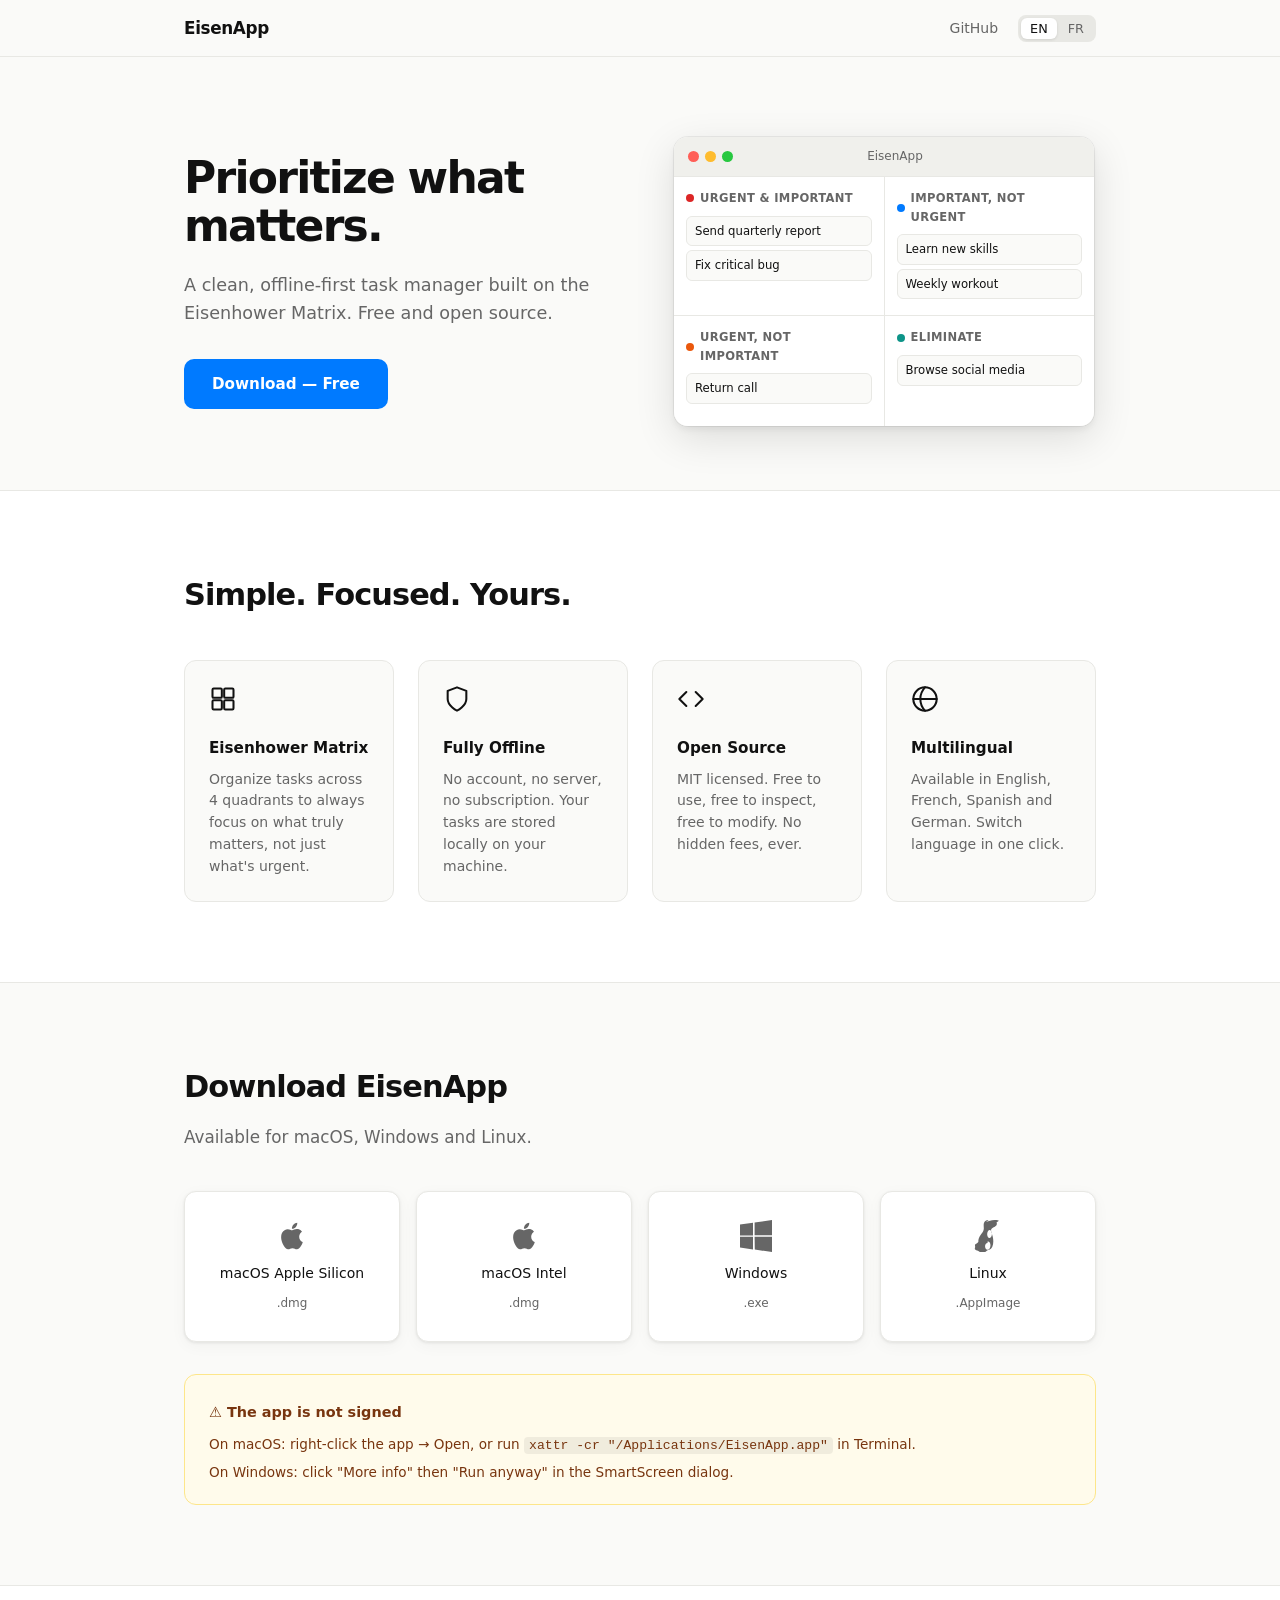
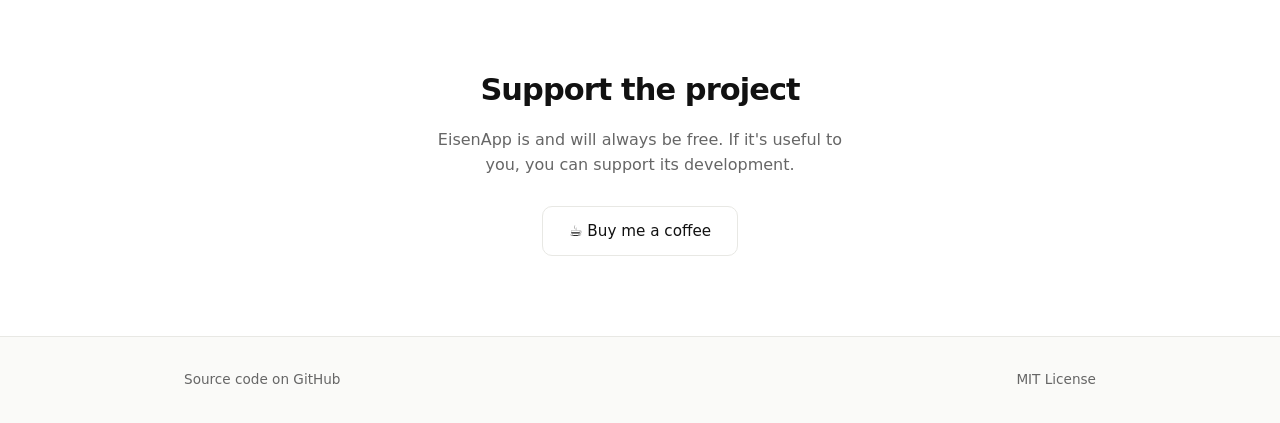
==== index.html @ 50ab6a6d "Push webite" ====
<!DOCTYPE html>
<html lang="en">
<head>
  <meta charset="UTF-8" />
  <meta name="viewport" content="width=device-width, initial-scale=1.0" />
  <meta name="description" content="EisenApp — A clean, offline-first task manager built on the Eisenhower Matrix. Free and open source." />
  <title>EisenApp — Eisenhower Matrix Task Manager</title>
  <link rel="stylesheet" href="styles.css" />
</head>
<body>

  <!-- Nav -->
  <nav>
    <div class="nav-inner">
      <span class="nav-logo">EisenApp</span>
      <div class="nav-right">
        <a href="https://github.com/victorprouff/eisenapp" class="nav-link" data-i18n="nav.github" target="_blank" rel="noopener">GitHub</a>
        <div class="lang-switcher">
          <button class="lang-btn" data-lang="en">EN</button>
          <button class="lang-btn" data-lang="fr">FR</button>
        </div>
      </div>
    </div>
  </nav>

  <!-- Hero -->
  <section class="hero">
    <div class="container">
      <div class="hero-text">
        <h1 data-i18n="hero.title">Prioritize what matters.</h1>
        <p class="lead" data-i18n="hero.subtitle">A clean, offline-first task manager built on the Eisenhower Matrix. Free and open source.</p>
        <a href="https://github.com/victorprouff/eisenapp/releases/latest" class="btn-primary" data-i18n="hero.cta" target="_blank" rel="noopener">Download — Free</a>
      </div>

      <!-- App mockup -->
      <div class="app-mockup">
        <div class="window">
          <div class="window-bar">
            <span class="dot red"></span>
            <span class="dot yellow"></span>
            <span class="dot green"></span>
            <span class="window-title">EisenApp</span>
          </div>
          <div class="quadrants">
            <div class="quadrant">
              <div class="q-header">
                <span class="q-dot" style="background:#dc2626"></span>
                <span data-i18n="mockup.q1">Urgent &amp; Important</span>
              </div>
              <div class="q-task" data-i18n="mockup.t1a">Send quarterly report</div>
              <div class="q-task" data-i18n="mockup.t1b">Fix critical bug</div>
            </div>
            <div class="quadrant">
              <div class="q-header">
                <span class="q-dot" style="background:#007aff"></span>
                <span data-i18n="mockup.q2">Important, Not Urgent</span>
              </div>
              <div class="q-task" data-i18n="mockup.t2a">Learn new skills</div>
              <div class="q-task" data-i18n="mockup.t2b">Weekly workout</div>
            </div>
            <div class="quadrant">
              <div class="q-header">
                <span class="q-dot" style="background:#ea580c"></span>
                <span data-i18n="mockup.q3">Urgent, Not Important</span>
              </div>
              <div class="q-task" data-i18n="mockup.t3a">Return call</div>
            </div>
            <div class="quadrant">
              <div class="q-header">
                <span class="q-dot" style="background:#0d9488"></span>
                <span data-i18n="mockup.q4">Eliminate</span>
              </div>
              <div class="q-task" data-i18n="mockup.t4a">Browse social media</div>
            </div>
          </div>
        </div>
      </div>
    </div>
  </section>

  <!-- Features -->
  <section class="features">
    <div class="container">
      <h2 data-i18n="features.title">Simple. Focused. Yours.</h2>
      <div class="features-grid">
        <div class="feature-card">
          <div class="feature-icon">
            <svg width="28" height="28" viewBox="0 0 24 24" fill="none" stroke="currentColor" stroke-width="1.75" stroke-linecap="round" stroke-linejoin="round">
              <rect x="3" y="3" width="8" height="8" rx="1"/><rect x="13" y="3" width="8" height="8" rx="1"/>
              <rect x="3" y="13" width="8" height="8" rx="1"/><rect x="13" y="13" width="8" height="8" rx="1"/>
            </svg>
          </div>
          <h3 data-i18n="features.matrix.title">Eisenhower Matrix</h3>
          <p data-i18n="features.matrix.desc">Organize tasks across 4 quadrants to always focus on what truly matters, not just what's urgent.</p>
        </div>
        <div class="feature-card">
          <div class="feature-icon">
            <svg width="28" height="28" viewBox="0 0 24 24" fill="none" stroke="currentColor" stroke-width="1.75" stroke-linecap="round" stroke-linejoin="round">
              <path d="M12 22s8-4 8-10V5l-8-3-8 3v7c0 6 8 10 8 10z"/>
            </svg>
          </div>
          <h3 data-i18n="features.offline.title">Fully Offline</h3>
          <p data-i18n="features.offline.desc">No account, no server, no subscription. Your tasks are stored locally on your machine.</p>
        </div>
        <div class="feature-card">
          <div class="feature-icon">
            <svg width="28" height="28" viewBox="0 0 24 24" fill="none" stroke="currentColor" stroke-width="1.75" stroke-linecap="round" stroke-linejoin="round">
              <polyline points="16 18 22 12 16 6"/><polyline points="8 6 2 12 8 18"/>
            </svg>
          </div>
          <h3 data-i18n="features.open.title">Open Source</h3>
          <p data-i18n="features.open.desc">MIT licensed. Free to use, free to inspect, free to modify. No hidden fees, ever.</p>
        </div>
        <div class="feature-card">
          <div class="feature-icon">
            <svg width="28" height="28" viewBox="0 0 24 24" fill="none" stroke="currentColor" stroke-width="1.75" stroke-linecap="round" stroke-linejoin="round">
              <circle cx="12" cy="12" r="10"/><path d="M12 2a14.5 14.5 0 000 20M2 12h20"/>
            </svg>
          </div>
          <h3 data-i18n="features.multilang.title">Multilingual</h3>
          <p data-i18n="features.multilang.desc">Available in English, French, Spanish and German. Switch language in one click.</p>
        </div>
      </div>
    </div>
  </section>

  <!-- Download -->
  <section class="download" id="download">
    <div class="container">
      <h2 data-i18n="download.title">Download EisenApp</h2>
      <p class="section-lead" data-i18n="download.subtitle">Available for macOS, Windows and Linux.</p>
      <div class="platform-grid">

        <!-- macOS Apple Silicon -->
        <a href="https://github.com/victorprouff/eisenapp/releases/latest" class="platform-card" target="_blank" rel="noopener">
          <svg viewBox="0 0 24 24" fill="currentColor" xmlns="http://www.w3.org/2000/svg">
            <path d="M18.71 19.5c-.83 1.24-1.71 2.45-3.05 2.47-1.34.03-1.77-.79-3.29-.79-1.53 0-2 .77-3.27.82-1.31.05-2.3-1.32-3.14-2.53C4.25 17 2.94 12.45 4.7 9.39c.87-1.52 2.43-2.48 4.12-2.51 1.28-.02 2.5.87 3.29.87.78 0 2.26-1.07 3.8-.91.65.03 2.47.26 3.64 1.98-.09.06-2.17 1.28-2.15 3.81.03 3.02 2.65 4.03 2.68 4.04-.03.07-.42 1.44-1.38 2.83M13 3.5c.73-.83 1.94-1.46 2.94-1.5.13 1.17-.34 2.35-1.04 3.19-.69.85-1.83 1.51-2.95 1.42-.15-1.15.41-2.35 1.05-3.11z"/>
          </svg>
          <span data-i18n="download.macos_arm">macOS Apple Silicon</span>
          <span class="platform-sub" data-i18n="download.dmg">.dmg</span>
        </a>

        <!-- macOS Intel -->
        <a href="https://github.com/victorprouff/eisenapp/releases/latest" class="platform-card" target="_blank" rel="noopener">
          <svg viewBox="0 0 24 24" fill="currentColor" xmlns="http://www.w3.org/2000/svg">
            <path d="M18.71 19.5c-.83 1.24-1.71 2.45-3.05 2.47-1.34.03-1.77-.79-3.29-.79-1.53 0-2 .77-3.27.82-1.31.05-2.3-1.32-3.14-2.53C4.25 17 2.94 12.45 4.7 9.39c.87-1.52 2.43-2.48 4.12-2.51 1.28-.02 2.5.87 3.29.87.78 0 2.26-1.07 3.8-.91.65.03 2.47.26 3.64 1.98-.09.06-2.17 1.28-2.15 3.81.03 3.02 2.65 4.03 2.68 4.04-.03.07-.42 1.44-1.38 2.83M13 3.5c.73-.83 1.94-1.46 2.94-1.5.13 1.17-.34 2.35-1.04 3.19-.69.85-1.83 1.51-2.95 1.42-.15-1.15.41-2.35 1.05-3.11z"/>
          </svg>
          <span data-i18n="download.macos_intel">macOS Intel</span>
          <span class="platform-sub" data-i18n="download.dmg">.dmg</span>
        </a>

        <!-- Windows -->
        <a href="https://github.com/victorprouff/eisenapp/releases/latest" class="platform-card" target="_blank" rel="noopener">
          <svg viewBox="0 0 24 24" fill="currentColor" xmlns="http://www.w3.org/2000/svg">
            <path d="M0 3.449L9.75 2.1v9.451H0m10.949-9.602L24 0v11.4H10.949M0 12.6h9.75v9.451L0 20.699M10.949 12.6H24V24l-12.9-1.801"/>
          </svg>
          <span data-i18n="download.windows">Windows</span>
          <span class="platform-sub" data-i18n="download.exe">.exe</span>
        </a>

        <!-- Linux -->
        <a href="https://github.com/victorprouff/eisenapp/releases/latest" class="platform-card" target="_blank" rel="noopener">
          <svg viewBox="0 0 24 24" fill="currentColor" xmlns="http://www.w3.org/2000/svg">
            <path d="M12.504 0c-.155 0-.315.008-.48.021-4.226.333-3.105 4.807-3.17 6.298-.076 1.092-.3 1.953-1.05 3.02-.885 1.051-2.127 2.75-2.716 4.521-.278.832-.41 1.684-.287 2.489a.424.424 0 00-.11.135c-.26.268-.45.6-.663.839-.199.199-.485.267-.797.4-.313.136-.658.269-.864.68-.09.189-.136.394-.132.602 0 .199.027.4.055.536.058.399.116.728.04.97-.249.68-.28 1.145-.106 1.484.174.334.535.47.94.601.81.2 1.74.4 2.494 1.2.33.342.5.717.787 1.001.29.283.668.434 1.07.442.41.009.803-.127 1.18-.354.79-.454 1.46-1.048 2.18-1.63.43-.35 1.03-.7 1.95-.97 1.08-.33 1.89-1.22 2.4-2.28.51-1.06.75-2.35.75-3.79.01-1.21-.13-2.5-.4-3.64-.28-1.16-.69-2.24-.97-3.14-.29-.9-.42-1.73-.16-2.41.27-.68.94-1.22 1.83-1.61 1.28-.57 1.97-1.2 2.23-1.87.26-.67.1-1.35-.06-1.88C21.62.4 19.58 0 17.15 0c-1.36 0-2.85.27-4.33.77-.87.29-1.6.61-2.31.69zm.65 7.53c.49 0 1 .35 1.34 1 .33.63.48 1.43.42 2.28-.06.85-.29 1.55-.65 2.03-.36.49-.77.72-1.11.72-.49 0-1-.35-1.34-1-.33-.63-.48-1.43-.42-2.28.06-.85.29-1.55.65-2.03.36-.49.77-.72 1.11-.72zm-1.49 8.64c.96 0 1.5.43 1.81 1.07.32.64.4 1.51.33 2.33-.07.82-.31 1.56-.7 2.06-.39.5-.88.73-1.45.71-.54-.02-1.02-.3-1.35-.78-.33-.48-.5-1.14-.5-1.81 0-.67.17-1.33.5-1.81.32-.48.8-.76 1.36-.77z"/>
          </svg>
          <span data-i18n="download.linux">Linux</span>
          <span class="platform-sub" data-i18n="download.appimage">.AppImage</span>
        </a>
      </div>

      <!-- Unsigned warning -->
      <div class="unsigned-note">
        <p>⚠ <span data-i18n="download.unsigned_title">The app is not signed</span></p>
        <p data-i18n="download.unsigned_macos">On macOS: right-click the app → Open, or run <code>xattr -cr "/Applications/EisenApp.app"</code> in Terminal.</p>
        <p data-i18n="download.unsigned_windows">On Windows: click "More info" then "Run anyway" in the SmartScreen dialog.</p>
      </div>
    </div>
  </section>

  <!-- Support -->
  <section class="support">
    <div class="container">
      <h2 data-i18n="support.title">Support the project</h2>
      <p data-i18n="support.desc">EisenApp is and will always be free. If it's useful to you, you can support its development.</p>
      <!-- Replace # with your Ko-fi or Buy Me a Coffee link -->
      <a href="#" class="btn-secondary">☕ <span data-i18n="support.btn">Buy me a coffee</span></a>
    </div>
  </section>

  <!-- Footer -->
  <footer>
    <div class="container">
      <a href="https://github.com/victorprouff/eisenapp" target="_blank" rel="noopener" data-i18n="footer.source">Source code on GitHub</a>
      <span data-i18n="footer.license">MIT License</span>
    </div>
  </footer>

  <script src="i18n.js"></script>
</body>
</html>
---- styles.css ----
*, *::before, *::after { box-sizing: border-box; margin: 0; padding: 0; }

:root {
  --bg: #fafaf8;
  --bg-card: #ffffff;
  --text: #111111;
  --text-muted: #666666;
  --accent: #007aff;
  --accent-hover: #0066d6;
  --border: #e8e8e4;
  --radius: 12px;
  --shadow: 0 1px 3px rgba(0,0,0,0.08), 0 4px 16px rgba(0,0,0,0.04);
}

html { scroll-behavior: smooth; }

body {
  font-family: -apple-system, BlinkMacSystemFont, "Segoe UI", system-ui, sans-serif;
  background: var(--bg);
  color: var(--text);
  line-height: 1.6;
  font-size: 16px;
}

.container {
  max-width: 960px;
  margin: 0 auto;
  padding: 0 24px;
}

/* ── Nav ── */
nav {
  position: sticky;
  top: 0;
  background: rgba(250,250,248,0.9);
  backdrop-filter: blur(12px);
  -webkit-backdrop-filter: blur(12px);
  border-bottom: 1px solid var(--border);
  z-index: 100;
}

.nav-inner {
  max-width: 960px;
  margin: 0 auto;
  padding: 0 24px;
  height: 56px;
  display: flex;
  align-items: center;
  justify-content: space-between;
}

.nav-logo {
  font-size: 1.05rem;
  font-weight: 700;
  letter-spacing: -0.02em;
  color: var(--text);
}

.nav-right {
  display: flex;
  align-items: center;
  gap: 20px;
}

.nav-link {
  font-size: 0.875rem;
  color: var(--text-muted);
  text-decoration: none;
  transition: color 0.15s;
}
.nav-link:hover { color: var(--text); }

.lang-switcher {
  display: flex;
  align-items: center;
  gap: 2px;
  background: var(--border);
  border-radius: 8px;
  padding: 3px;
}

.lang-btn {
  background: none;
  border: none;
  cursor: pointer;
  font-size: 0.8rem;
  font-weight: 500;
  color: var(--text-muted);
  padding: 3px 9px;
  border-radius: 6px;
  transition: all 0.15s;
  font-family: inherit;
}
.lang-btn:hover { color: var(--text); }
.lang-btn.active {
  background: var(--bg-card);
  color: var(--text);
  box-shadow: 0 1px 3px rgba(0,0,0,0.1);
}

/* ── Buttons ── */
.btn-primary {
  display: inline-block;
  background: var(--accent);
  color: #fff;
  text-decoration: none;
  padding: 13px 28px;
  border-radius: 10px;
  font-size: 0.95rem;
  font-weight: 600;
  transition: background 0.15s, transform 0.1s;
}
.btn-primary:hover { background: var(--accent-hover); transform: translateY(-1px); }
.btn-primary:active { transform: translateY(0); }

.btn-secondary {
  display: inline-block;
  background: var(--bg-card);
  color: var(--text);
  text-decoration: none;
  padding: 12px 26px;
  border-radius: 10px;
  font-size: 0.95rem;
  font-weight: 500;
  border: 1px solid var(--border);
  transition: border-color 0.15s, transform 0.1s, box-shadow 0.15s;
}
.btn-secondary:hover {
  border-color: #bbb;
  box-shadow: 0 2px 8px rgba(0,0,0,0.08);
  transform: translateY(-1px);
}

/* ── Hero ── */
.hero {
  padding: 80px 0 64px;
}

.hero .container {
  display: grid;
  grid-template-columns: 1fr 1fr;
  gap: 64px;
  align-items: center;
}

.hero-text h1 {
  font-size: 2.75rem;
  font-weight: 800;
  letter-spacing: -0.04em;
  line-height: 1.1;
  margin-bottom: 20px;
}

.hero-text .lead {
  font-size: 1.1rem;
  color: var(--text-muted);
  line-height: 1.6;
  margin-bottom: 32px;
}

/* ── App Mockup ── */
.app-mockup {
  display: flex;
  justify-content: center;
}

.window {
  background: var(--bg-card);
  border-radius: 14px;
  box-shadow: 0 4px 6px rgba(0,0,0,0.05), 0 12px 40px rgba(0,0,0,0.12), 0 0 0 1px rgba(0,0,0,0.06);
  width: 100%;
  max-width: 420px;
  overflow: hidden;
  font-size: 0.78rem;
}

.window-bar {
  display: flex;
  align-items: center;
  padding: 10px 14px;
  background: #f0f0ec;
  border-bottom: 1px solid var(--border);
  gap: 6px;
}

.window-bar .dot {
  width: 11px;
  height: 11px;
  border-radius: 50%;
}
.dot.red    { background: #ff5f57; }
.dot.yellow { background: #febc2e; }
.dot.green  { background: #28c840; }

.window-title {
  flex: 1;
  text-align: center;
  font-size: 0.75rem;
  font-weight: 500;
  color: var(--text-muted);
  margin-right: 29px; /* compensate for dots */
}

.quadrants {
  display: grid;
  grid-template-columns: 1fr 1fr;
  gap: 1px;
  background: var(--border);
}

.quadrant {
  background: var(--bg-card);
  padding: 12px;
  min-height: 110px;
}

.q-header {
  display: flex;
  align-items: center;
  gap: 6px;
  font-weight: 600;
  font-size: 0.72rem;
  color: var(--text-muted);
  margin-bottom: 8px;
  text-transform: uppercase;
  letter-spacing: 0.03em;
}

.q-dot {
  width: 8px;
  height: 8px;
  border-radius: 50%;
  flex-shrink: 0;
}

.q-task {
  display: flex;
  align-items: center;
  gap: 6px;
  padding: 5px 8px;
  border-radius: 6px;
  margin-bottom: 4px;
  font-size: 0.73rem;
  color: var(--text);
  background: var(--bg);
  border: 1px solid var(--border);
}

/* ── Features ── */
.features {
  padding: 80px 0;
  background: var(--bg-card);
  border-top: 1px solid var(--border);
  border-bottom: 1px solid var(--border);
}

.features h2,
.download h2,
.support h2 {
  font-size: 1.9rem;
  font-weight: 700;
  letter-spacing: -0.03em;
  margin-bottom: 12px;
}

.section-lead {
  color: var(--text-muted);
  margin-bottom: 40px;
  font-size: 1.05rem;
}

.features-grid {
  display: grid;
  grid-template-columns: repeat(4, 1fr);
  gap: 24px;
  margin-top: 40px;
}

.feature-card {
  padding: 24px;
  border-radius: var(--radius);
  border: 1px solid var(--border);
  background: var(--bg);
}

.feature-icon {
  font-size: 1.5rem;
  margin-bottom: 12px;
}

.feature-card h3 {
  font-size: 0.95rem;
  font-weight: 600;
  margin-bottom: 8px;
}

.feature-card p {
  font-size: 0.875rem;
  color: var(--text-muted);
  line-height: 1.55;
}

/* ── Download ── */
.download {
  padding: 80px 0;
}

.platform-grid {
  display: grid;
  grid-template-columns: repeat(4, 1fr);
  gap: 16px;
  margin-bottom: 32px;
}

.platform-card {
  display: flex;
  flex-direction: column;
  align-items: center;
  justify-content: center;
  gap: 10px;
  padding: 28px 16px;
  border-radius: var(--radius);
  border: 1px solid var(--border);
  background: var(--bg-card);
  text-decoration: none;
  color: var(--text);
  font-weight: 500;
  font-size: 0.875rem;
  transition: border-color 0.15s, box-shadow 0.15s, transform 0.1s;
  box-shadow: var(--shadow);
  text-align: center;
}

.platform-card:hover {
  border-color: var(--accent);
  box-shadow: 0 0 0 3px rgba(0,122,255,0.1), var(--shadow);
  transform: translateY(-2px);
}

.platform-card svg {
  width: 32px;
  height: 32px;
  color: var(--text-muted);
}

.platform-sub {
  font-size: 0.75rem;
  color: var(--text-muted);
  font-weight: 400;
}

.unsigned-note {
  background: #fffbeb;
  border: 1px solid #fde68a;
  border-radius: var(--radius);
  padding: 20px 24px;
}

.unsigned-note p:first-child {
  font-weight: 600;
  margin-bottom: 10px;
  font-size: 0.9rem;
}

.unsigned-note p {
  font-size: 0.85rem;
  color: #78350f;
  line-height: 1.6;
  margin-top: 6px;
}

.unsigned-note code {
  background: rgba(0,0,0,0.06);
  padding: 1px 5px;
  border-radius: 4px;
  font-size: 0.82rem;
  font-family: "SF Mono", "Fira Code", monospace;
}

/* ── Support ── */
.support {
  padding: 80px 0;
  background: var(--bg-card);
  border-top: 1px solid var(--border);
  border-bottom: 1px solid var(--border);
  text-align: center;
}

.support p {
  color: var(--text-muted);
  margin-bottom: 28px;
  max-width: 440px;
  margin-left: auto;
  margin-right: auto;
  font-size: 1rem;
}

.support h2 { margin-bottom: 12px; }

/* ── Footer ── */
footer {
  padding: 32px 0;
}

footer .container {
  display: flex;
  align-items: center;
  justify-content: space-between;
  font-size: 0.85rem;
  color: var(--text-muted);
}

footer a {
  color: var(--text-muted);
  text-decoration: none;
  transition: color 0.15s;
}
footer a:hover { color: var(--accent); }

/* ── Responsive ── */
@media (max-width: 768px) {
  .hero { padding: 48px 0 40px; }

  .hero .container {
    grid-template-columns: 1fr;
    gap: 40px;
    text-align: center;
  }

  .hero-text h1 { font-size: 2rem; }

  .features-grid { grid-template-columns: 1fr 1fr; }

  .platform-grid { grid-template-columns: 1fr 1fr; }
}

@media (max-width: 480px) {
  .hero-text h1 { font-size: 1.75rem; }
  .features-grid { grid-template-columns: 1fr; }
  .platform-grid { grid-template-columns: 1fr 1fr; }
  footer .container { flex-direction: column; gap: 8px; }
}
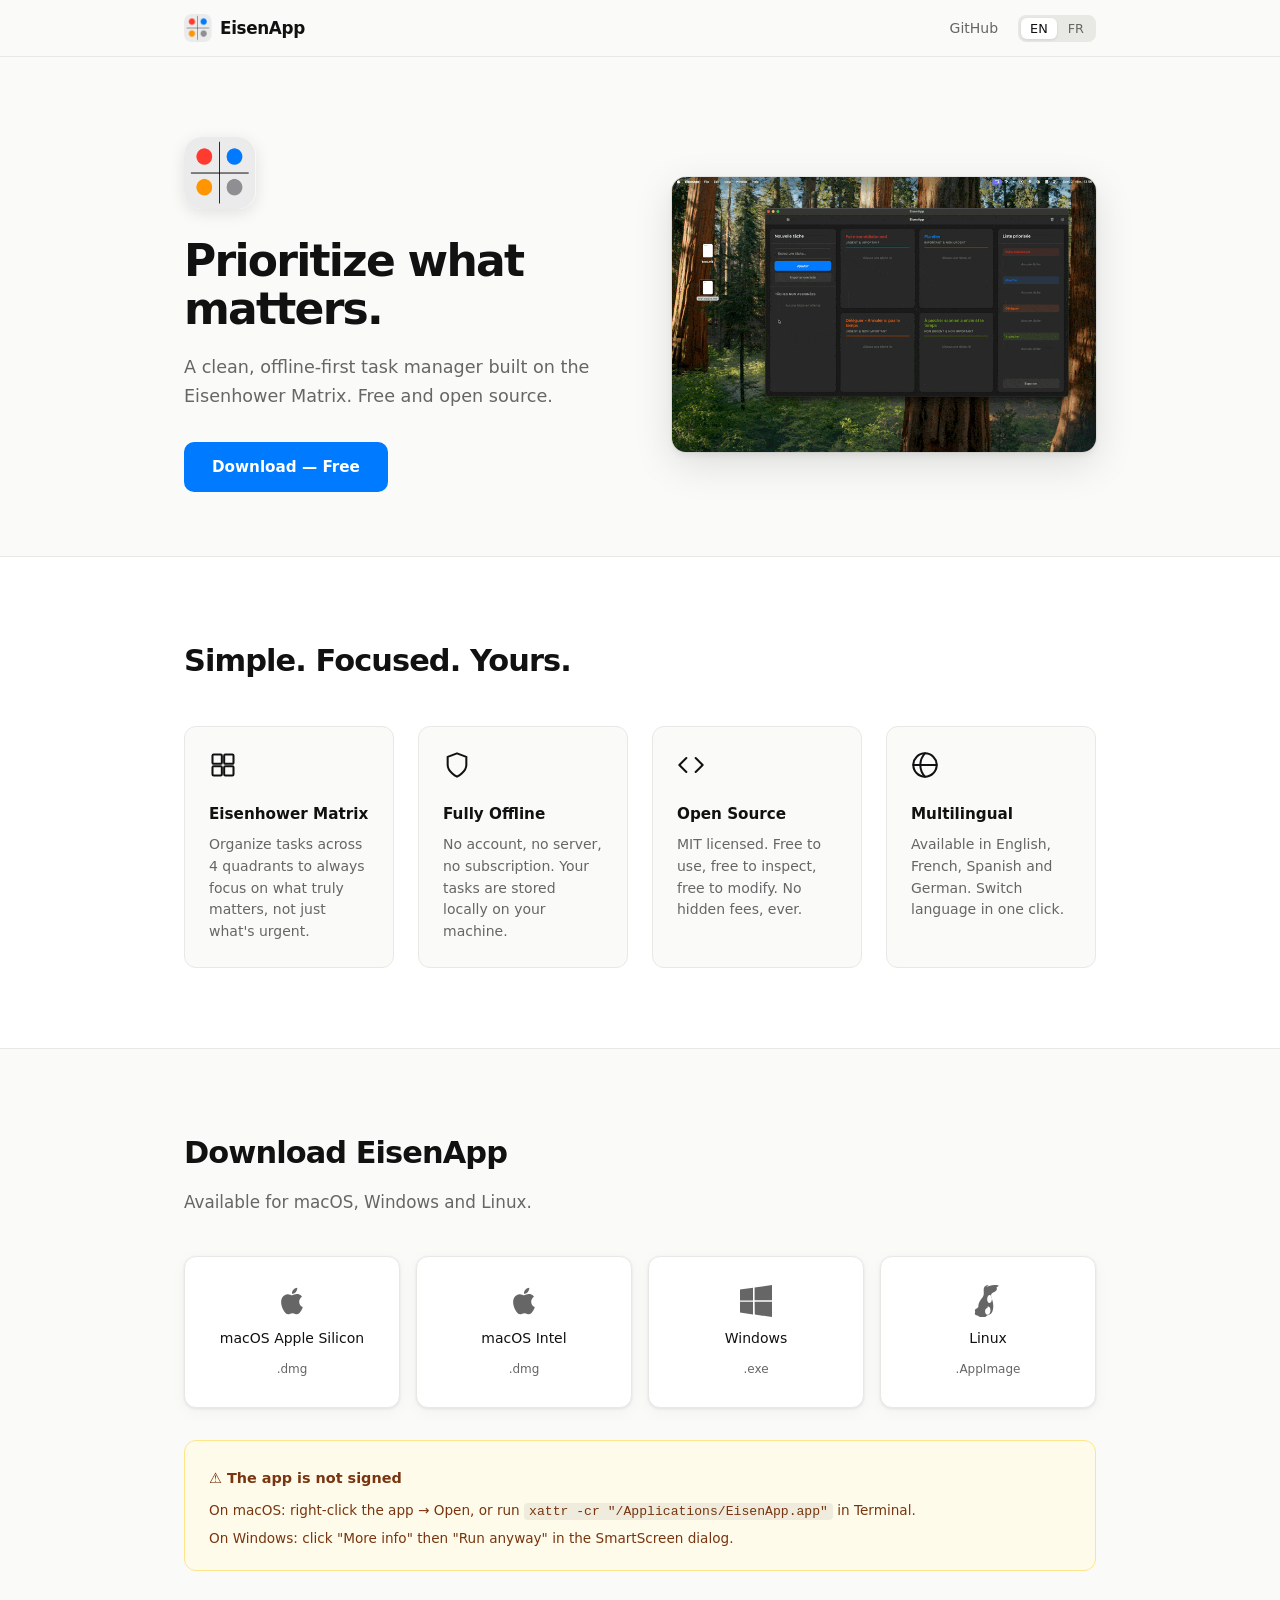
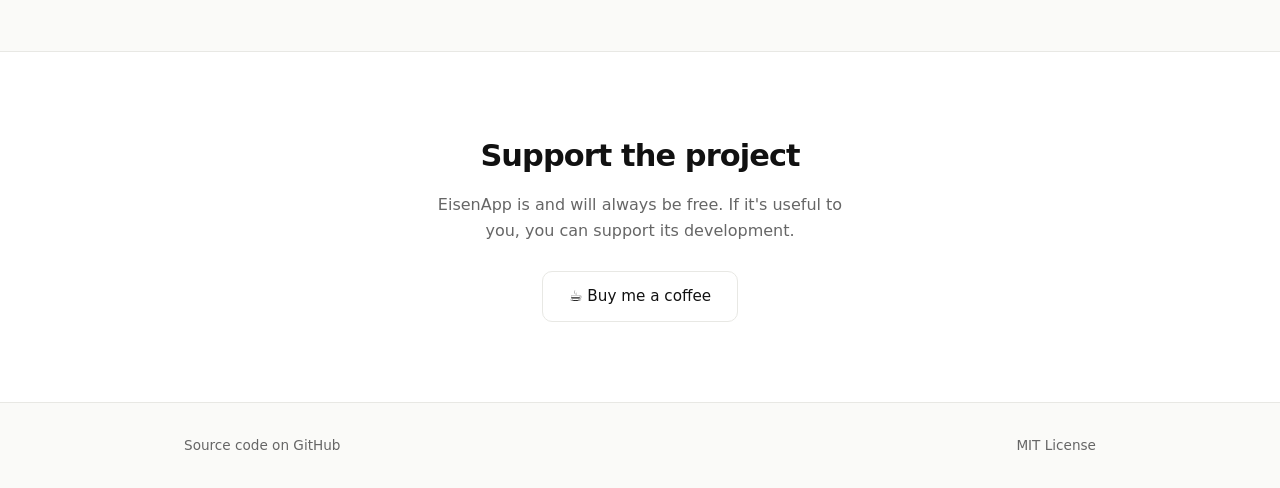
==== commit 0ac993d5: "Ajout de fichiers d'icône et de présentation, mise à jour du fichier HTML pour inclure l'icône et aj" ====
--- a/index.html
+++ b/index.html
@@ -5,6 +5,7 @@
   <meta name="viewport" content="width=device-width, initial-scale=1.0" />
   <meta name="description" content="EisenApp — A clean, offline-first task manager built on the Eisenhower Matrix. Free and open source." />
   <title>EisenApp — Eisenhower Matrix Task Manager</title>
+  <link rel="icon" type="image/png" href="favicon.png" />
   <link rel="stylesheet" href="styles.css" />
 </head>
 <body>
@@ -12,7 +13,10 @@
   <!-- Nav -->
   <nav>
     <div class="nav-inner">
-      <span class="nav-logo">EisenApp</span>
+      <div class="nav-logo">
+        <img src="icon.png" alt="EisenApp logo" class="nav-logo-img" />
+        <span>EisenApp</span>
+      </div>
       <div class="nav-right">
         <a href="https://github.com/victorprouff/eisenapp" class="nav-link" data-i18n="nav.github" target="_blank" rel="noopener">GitHub</a>
         <div class="lang-switcher">
@@ -27,53 +31,15 @@
   <section class="hero">
     <div class="container">
       <div class="hero-text">
+        <img src="icon.png" alt="EisenApp logo" class="hero-logo" />
         <h1 data-i18n="hero.title">Prioritize what matters.</h1>
         <p class="lead" data-i18n="hero.subtitle">A clean, offline-first task manager built on the Eisenhower Matrix. Free and open source.</p>
         <a href="https://github.com/victorprouff/eisenapp/releases/latest" class="btn-primary" data-i18n="hero.cta" target="_blank" rel="noopener">Download — Free</a>
       </div>
 
-      <!-- App mockup -->
+      <!-- App preview -->
       <div class="app-mockup">
-        <div class="window">
-          <div class="window-bar">
-            <span class="dot red"></span>
-            <span class="dot yellow"></span>
-            <span class="dot green"></span>
-            <span class="window-title">EisenApp</span>
-          </div>
-          <div class="quadrants">
-            <div class="quadrant">
-              <div class="q-header">
-                <span class="q-dot" style="background:#dc2626"></span>
-                <span data-i18n="mockup.q1">Urgent &amp; Important</span>
-              </div>
-              <div class="q-task" data-i18n="mockup.t1a">Send quarterly report</div>
-              <div class="q-task" data-i18n="mockup.t1b">Fix critical bug</div>
-            </div>
-            <div class="quadrant">
-              <div class="q-header">
-                <span class="q-dot" style="background:#007aff"></span>
-                <span data-i18n="mockup.q2">Important, Not Urgent</span>
-              </div>
-              <div class="q-task" data-i18n="mockup.t2a">Learn new skills</div>
-              <div class="q-task" data-i18n="mockup.t2b">Weekly workout</div>
-            </div>
-            <div class="quadrant">
-              <div class="q-header">
-                <span class="q-dot" style="background:#ea580c"></span>
-                <span data-i18n="mockup.q3">Urgent, Not Important</span>
-              </div>
-              <div class="q-task" data-i18n="mockup.t3a">Return call</div>
-            </div>
-            <div class="quadrant">
-              <div class="q-header">
-                <span class="q-dot" style="background:#0d9488"></span>
-                <span data-i18n="mockup.q4">Eliminate</span>
-              </div>
-              <div class="q-task" data-i18n="mockup.t4a">Browse social media</div>
-            </div>
-          </div>
-        </div>
+        <img src="presentation.gif" alt="EisenApp demo" class="app-gif" />
       </div>
     </div>
   </section>
@@ -132,7 +98,7 @@
       <div class="platform-grid">
 
         <!-- macOS Apple Silicon -->
-        <a href="https://github.com/victorprouff/eisenapp/releases/latest" class="platform-card" target="_blank" rel="noopener">
+        <a href="https://github.com/victorprouff/eisenapp/releases/latest/download/EisenApp_aarch64.dmg" class="platform-card" target="_blank" rel="noopener">
           <svg viewBox="0 0 24 24" fill="currentColor" xmlns="http://www.w3.org/2000/svg">
             <path d="M18.71 19.5c-.83 1.24-1.71 2.45-3.05 2.47-1.34.03-1.77-.79-3.29-.79-1.53 0-2 .77-3.27.82-1.31.05-2.3-1.32-3.14-2.53C4.25 17 2.94 12.45 4.7 9.39c.87-1.52 2.43-2.48 4.12-2.51 1.28-.02 2.5.87 3.29.87.78 0 2.26-1.07 3.8-.91.65.03 2.47.26 3.64 1.98-.09.06-2.17 1.28-2.15 3.81.03 3.02 2.65 4.03 2.68 4.04-.03.07-.42 1.44-1.38 2.83M13 3.5c.73-.83 1.94-1.46 2.94-1.5.13 1.17-.34 2.35-1.04 3.19-.69.85-1.83 1.51-2.95 1.42-.15-1.15.41-2.35 1.05-3.11z"/>
           </svg>
@@ -141,7 +107,7 @@
         </a>
 
         <!-- macOS Intel -->
-        <a href="https://github.com/victorprouff/eisenapp/releases/latest" class="platform-card" target="_blank" rel="noopener">
+        <a href="https://github.com/victorprouff/eisenapp/releases/latest/download/EisenApp_x64.dmg" class="platform-card" target="_blank" rel="noopener">
           <svg viewBox="0 0 24 24" fill="currentColor" xmlns="http://www.w3.org/2000/svg">
             <path d="M18.71 19.5c-.83 1.24-1.71 2.45-3.05 2.47-1.34.03-1.77-.79-3.29-.79-1.53 0-2 .77-3.27.82-1.31.05-2.3-1.32-3.14-2.53C4.25 17 2.94 12.45 4.7 9.39c.87-1.52 2.43-2.48 4.12-2.51 1.28-.02 2.5.87 3.29.87.78 0 2.26-1.07 3.8-.91.65.03 2.47.26 3.64 1.98-.09.06-2.17 1.28-2.15 3.81.03 3.02 2.65 4.03 2.68 4.04-.03.07-.42 1.44-1.38 2.83M13 3.5c.73-.83 1.94-1.46 2.94-1.5.13 1.17-.34 2.35-1.04 3.19-.69.85-1.83 1.51-2.95 1.42-.15-1.15.41-2.35 1.05-3.11z"/>
           </svg>
@@ -150,7 +116,7 @@
         </a>
 
         <!-- Windows -->
-        <a href="https://github.com/victorprouff/eisenapp/releases/latest" class="platform-card" target="_blank" rel="noopener">
+        <a href="https://github.com/victorprouff/eisenapp/releases/latest/download/EisenApp_x64-setup.exe" class="platform-card" target="_blank" rel="noopener">
           <svg viewBox="0 0 24 24" fill="currentColor" xmlns="http://www.w3.org/2000/svg">
             <path d="M0 3.449L9.75 2.1v9.451H0m10.949-9.602L24 0v11.4H10.949M0 12.6h9.75v9.451L0 20.699M10.949 12.6H24V24l-12.9-1.801"/>
           </svg>
@@ -159,7 +125,7 @@
         </a>
 
         <!-- Linux -->
-        <a href="https://github.com/victorprouff/eisenapp/releases/latest" class="platform-card" target="_blank" rel="noopener">
+        <a href="https://github.com/victorprouff/eisenapp/releases/latest/download/EisenApp_amd64.AppImage" class="platform-card" target="_blank" rel="noopener">
           <svg viewBox="0 0 24 24" fill="currentColor" xmlns="http://www.w3.org/2000/svg">
             <path d="M12.504 0c-.155 0-.315.008-.48.021-4.226.333-3.105 4.807-3.17 6.298-.076 1.092-.3 1.953-1.05 3.02-.885 1.051-2.127 2.75-2.716 4.521-.278.832-.41 1.684-.287 2.489a.424.424 0 00-.11.135c-.26.268-.45.6-.663.839-.199.199-.485.267-.797.4-.313.136-.658.269-.864.68-.09.189-.136.394-.132.602 0 .199.027.4.055.536.058.399.116.728.04.97-.249.68-.28 1.145-.106 1.484.174.334.535.47.94.601.81.2 1.74.4 2.494 1.2.33.342.5.717.787 1.001.29.283.668.434 1.07.442.41.009.803-.127 1.18-.354.79-.454 1.46-1.048 2.18-1.63.43-.35 1.03-.7 1.95-.97 1.08-.33 1.89-1.22 2.4-2.28.51-1.06.75-2.35.75-3.79.01-1.21-.13-2.5-.4-3.64-.28-1.16-.69-2.24-.97-3.14-.29-.9-.42-1.73-.16-2.41.27-.68.94-1.22 1.83-1.61 1.28-.57 1.97-1.2 2.23-1.87.26-.67.1-1.35-.06-1.88C21.62.4 19.58 0 17.15 0c-1.36 0-2.85.27-4.33.77-.87.29-1.6.61-2.31.69zm.65 7.53c.49 0 1 .35 1.34 1 .33.63.48 1.43.42 2.28-.06.85-.29 1.55-.65 2.03-.36.49-.77.72-1.11.72-.49 0-1-.35-1.34-1-.33-.63-.48-1.43-.42-2.28.06-.85.29-1.55.65-2.03.36-.49.77-.72 1.11-.72zm-1.49 8.64c.96 0 1.5.43 1.81 1.07.32.64.4 1.51.33 2.33-.07.82-.31 1.56-.7 2.06-.39.5-.88.73-1.45.71-.54-.02-1.02-.3-1.35-.78-.33-.48-.5-1.14-.5-1.81 0-.67.17-1.33.5-1.81.32-.48.8-.76 1.36-.77z"/>
           </svg>
--- a/styles.css
+++ b/styles.css
@@ -50,10 +50,27 @@
 }
 
 .nav-logo {
+  display: flex;
+  align-items: center;
+  gap: 8px;
   font-size: 1.05rem;
   font-weight: 700;
   letter-spacing: -0.02em;
   color: var(--text);
+}
+
+.nav-logo-img {
+  width: 28px;
+  height: 28px;
+  border-radius: 7px;
+}
+
+.hero-logo {
+  width: 72px;
+  height: 72px;
+  border-radius: 18px;
+  margin-bottom: 20px;
+  box-shadow: 0 4px 16px rgba(0,0,0,0.1);
 }
 
 .nav-right {
@@ -158,92 +175,17 @@
   margin-bottom: 32px;
 }
 
-/* ── App Mockup ── */
+/* ── App preview ── */
 .app-mockup {
   display: flex;
   justify-content: center;
 }
 
-.window {
-  background: var(--bg-card);
+.app-gif {
+  width: 100%;
+  max-width: 460px;
   border-radius: 14px;
   box-shadow: 0 4px 6px rgba(0,0,0,0.05), 0 12px 40px rgba(0,0,0,0.12), 0 0 0 1px rgba(0,0,0,0.06);
-  width: 100%;
-  max-width: 420px;
-  overflow: hidden;
-  font-size: 0.78rem;
-}
-
-.window-bar {
-  display: flex;
-  align-items: center;
-  padding: 10px 14px;
-  background: #f0f0ec;
-  border-bottom: 1px solid var(--border);
-  gap: 6px;
-}
-
-.window-bar .dot {
-  width: 11px;
-  height: 11px;
-  border-radius: 50%;
-}
-.dot.red    { background: #ff5f57; }
-.dot.yellow { background: #febc2e; }
-.dot.green  { background: #28c840; }
-
-.window-title {
-  flex: 1;
-  text-align: center;
-  font-size: 0.75rem;
-  font-weight: 500;
-  color: var(--text-muted);
-  margin-right: 29px; /* compensate for dots */
-}
-
-.quadrants {
-  display: grid;
-  grid-template-columns: 1fr 1fr;
-  gap: 1px;
-  background: var(--border);
-}
-
-.quadrant {
-  background: var(--bg-card);
-  padding: 12px;
-  min-height: 110px;
-}
-
-.q-header {
-  display: flex;
-  align-items: center;
-  gap: 6px;
-  font-weight: 600;
-  font-size: 0.72rem;
-  color: var(--text-muted);
-  margin-bottom: 8px;
-  text-transform: uppercase;
-  letter-spacing: 0.03em;
-}
-
-.q-dot {
-  width: 8px;
-  height: 8px;
-  border-radius: 50%;
-  flex-shrink: 0;
-}
-
-.q-task {
-  display: flex;
-  align-items: center;
-  gap: 6px;
-  padding: 5px 8px;
-  border-radius: 6px;
-  margin-bottom: 4px;
-  font-size: 0.73rem;
-  color: var(--text);
-  background: var(--bg);
-  border: 1px solid var(--border);
 }
 
 /* ── Features ── */
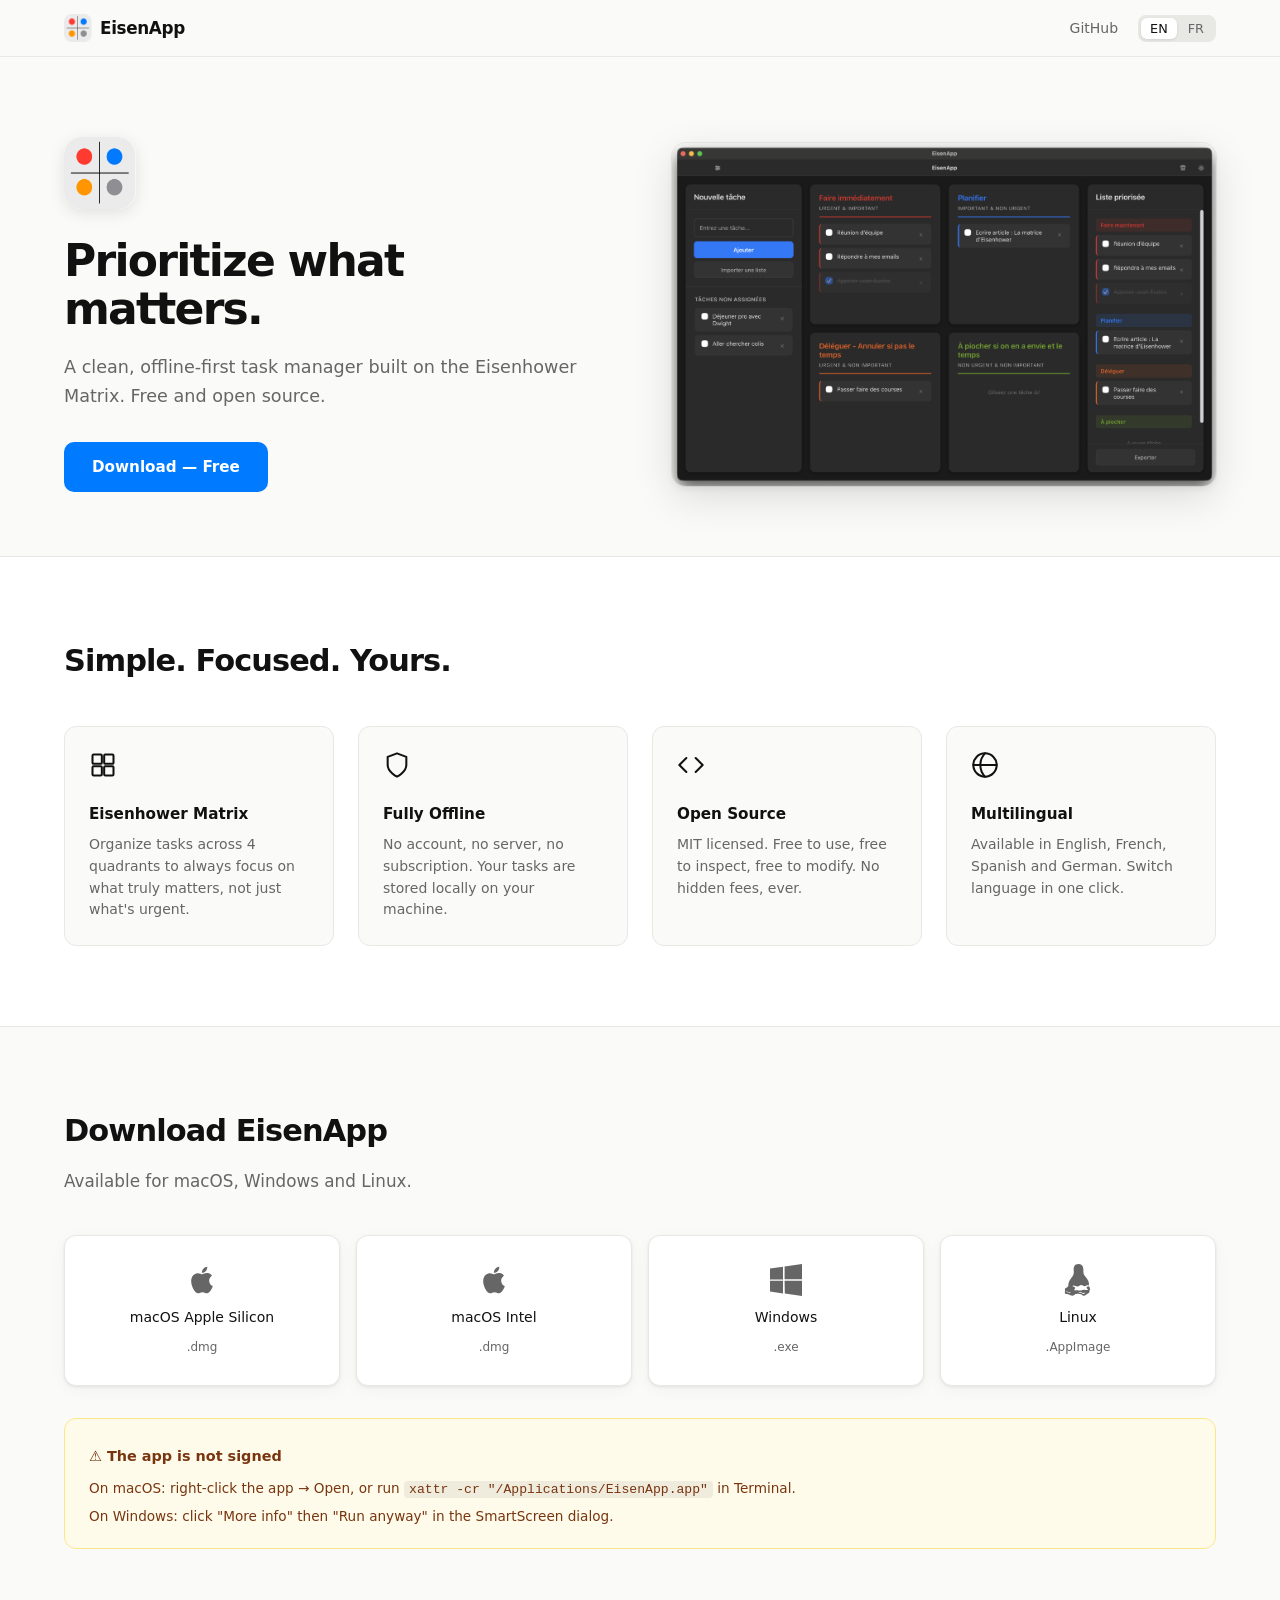
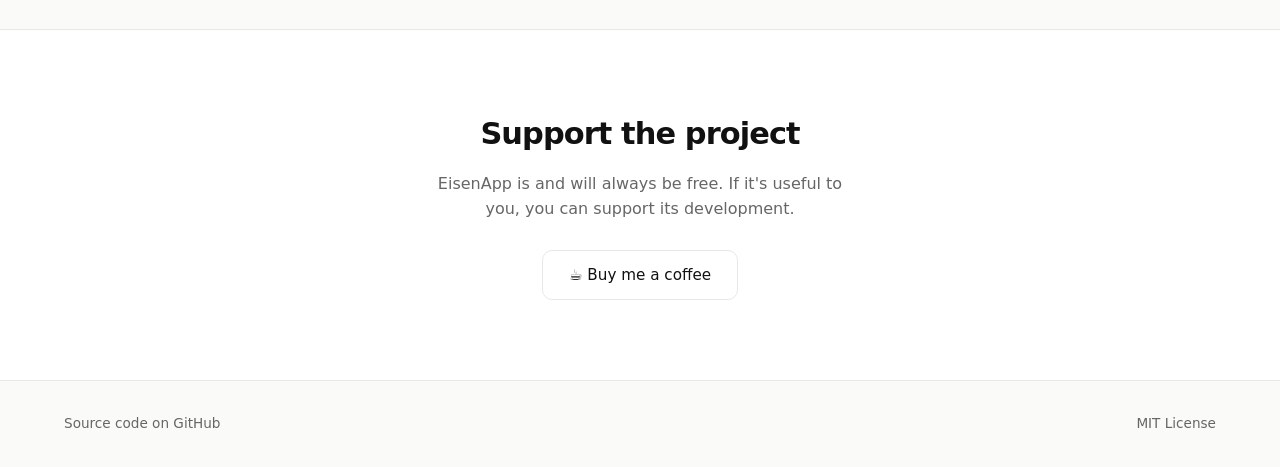
==== commit aa3b8150: "Ajout d'une nouvelle illustration et mise à jour des dimensions des conteneurs et de l'image de l'ap" ====
--- a/index.html
+++ b/index.html
@@ -34,12 +34,12 @@
         <img src="icon.png" alt="EisenApp logo" class="hero-logo" />
         <h1 data-i18n="hero.title">Prioritize what matters.</h1>
         <p class="lead" data-i18n="hero.subtitle">A clean, offline-first task manager built on the Eisenhower Matrix. Free and open source.</p>
-        <a href="https://github.com/victorprouff/eisenapp/releases/latest" class="btn-primary" data-i18n="hero.cta" target="_blank" rel="noopener">Download — Free</a>
+        <a href="#download" class="btn-primary" data-i18n="hero.cta">Download — Free</a>
       </div>
 
       <!-- App preview -->
       <div class="app-mockup">
-        <img src="presentation.gif" alt="EisenApp demo" class="app-gif" />
+        <img src="illustration.png" alt="EisenApp demo" class="app-gif" />
       </div>
     </div>
   </section>
@@ -126,8 +126,8 @@
 
         <!-- Linux -->
         <a href="https://github.com/victorprouff/eisenapp/releases/latest/download/EisenApp_amd64.AppImage" class="platform-card" target="_blank" rel="noopener">
-          <svg viewBox="0 0 24 24" fill="currentColor" xmlns="http://www.w3.org/2000/svg">
-            <path d="M12.504 0c-.155 0-.315.008-.48.021-4.226.333-3.105 4.807-3.17 6.298-.076 1.092-.3 1.953-1.05 3.02-.885 1.051-2.127 2.75-2.716 4.521-.278.832-.41 1.684-.287 2.489a.424.424 0 00-.11.135c-.26.268-.45.6-.663.839-.199.199-.485.267-.797.4-.313.136-.658.269-.864.68-.09.189-.136.394-.132.602 0 .199.027.4.055.536.058.399.116.728.04.97-.249.68-.28 1.145-.106 1.484.174.334.535.47.94.601.81.2 1.74.4 2.494 1.2.33.342.5.717.787 1.001.29.283.668.434 1.07.442.41.009.803-.127 1.18-.354.79-.454 1.46-1.048 2.18-1.63.43-.35 1.03-.7 1.95-.97 1.08-.33 1.89-1.22 2.4-2.28.51-1.06.75-2.35.75-3.79.01-1.21-.13-2.5-.4-3.64-.28-1.16-.69-2.24-.97-3.14-.29-.9-.42-1.73-.16-2.41.27-.68.94-1.22 1.83-1.61 1.28-.57 1.97-1.2 2.23-1.87.26-.67.1-1.35-.06-1.88C21.62.4 19.58 0 17.15 0c-1.36 0-2.85.27-4.33.77-.87.29-1.6.61-2.31.69zm.65 7.53c.49 0 1 .35 1.34 1 .33.63.48 1.43.42 2.28-.06.85-.29 1.55-.65 2.03-.36.49-.77.72-1.11.72-.49 0-1-.35-1.34-1-.33-.63-.48-1.43-.42-2.28.06-.85.29-1.55.65-2.03.36-.49.77-.72 1.11-.72zm-1.49 8.64c.96 0 1.5.43 1.81 1.07.32.64.4 1.51.33 2.33-.07.82-.31 1.56-.7 2.06-.39.5-.88.73-1.45.71-.54-.02-1.02-.3-1.35-.78-.33-.48-.5-1.14-.5-1.81 0-.67.17-1.33.5-1.81.32-.48.8-.76 1.36-.77z"/>
+          <svg viewBox="0 0 448 512" fill="currentColor" xmlns="http://www.w3.org/2000/svg">
+            <path d="M220.8 123.3c1 .5 1.8 1.7 3 1.7 1.1 0 2.8-.4 2.9-1.5.2-1.4-1.9-2.3-3.2-2.9-1.7-.7-3.9-1-5.5-.1-.4.2-.8.7-.6 1.1.3 1.1 2.4 1.1 3.4 1.7zm-21.9 1.7c1.2 0 2-1.2 3-1.7 1-.6 3.1-.6 3.5-1.8.2-.4-.2-.9-.6-1.1-1.6-.9-3.8-.6-5.5.1-1.3.6-3.4 1.5-3.2 2.9.1 1 1.8 1.5 2.8 1.6zM420 403.8c-3.6-4-5.3-11.6-7.2-19.7-1.8-8.1-3.9-16.8-10.5-22.4-1.3-1.1-2.6-2.1-4-2.9-1.3-.8-2.7-1.5-4.1-2 9.2-27.3 5.6-54.5-3.7-79.1-11.4-30.1-31.3-56.4-46.5-74.4-17.1-21.5-33.7-41.9-33.4-72C311.1 85.4 315.7.1 234.8 0 132.4-.2 158 103.4 156.9 135.2c-1.7 23.4-6.4 41.8-22.5 64.7-18.9 22.5-45.5 58.8-58.1 96.7-6 17.9-8.8 36.1-6.2 53.3-6.5 5.8-11.4 14.7-16.6 20.2-4.2 4.3-10.3 5.9-17 8.3s-14 6-18.5 14.5c-2.1 3.9-2.8 8.1-2.8 12.4 0 3.9.6 7.9 1.2 11.8 1.2 8.1 2.5 15.7.8 20.8-5.2 14.4-5.9 24.4-2.2 31.7 3.8 7.3 11.4 10.5 20.1 12.3 17.3 3.6 40.8 2.7 59.3 12.5 19.8 10.4 39.9 14.1 55.9 10.4 11.6-2.6 21.1-9.6 25.9-20.2 12.5-.1 26.3-5.4 48.3-6.6 14.9-1.2 33.6 5.3 55.1 4.1.6 2.3 1.4 4.6 2.5 6.7v.1c5.6 10.8 16.9 17.9 30.1 19.1 13.2 1.2 28.4-3.7 40.4-17.4 6.2-7.1 15.2-10.7 24.5-14.7 9.2-4 18.9-8.7 25.5-18.2 4.1-6 5.5-14 5.5-20.8 0-4.5-.6-8.7-1.7-12.1zM79.5 458.6c-5.2-2.9-12.1-4.1-19.2-5.2-6.9-1.1-14-2.3-18.1-5.3-3.1-2.3-3.8-7.6-3-14.9 3.2 5.7 9.7 8.9 17.4 11 11.7 3.2 25.5 2.8 34.7 4.8 7.7 1.7 14.6 3.8 17 8.8-5.5 4.7-21 4.8-28.8.8zm207.5-4.1c-.7 0-1.4 0-2.1.1-11.9.7-23.7 4.6-35.2 4.6-10.8 0-21.8-3.8-33.1-3.6l6.4-1.2c10-2.1 23.9-4.5 34.2-6.2 9.5-1.6 22.5-3.7 31.8-.6 3 1 4.6 3.5 4.5 6.7-.5.1-4.1.2-6.5.2zm-40.2-31.1c-7.2.3-14.5-.5-21.4-1.3-3.5-.4-6.9-.8-10.3-1-6.7-.4-13.7 0-20.5.4s-13.6.8-20 .3c-4-.3-7.9-1-11.5-2.5 0-6.3 2.9-12.1 6.3-17.2 3.9-5.8 8.4-10.7 9.5-14.4 2.3-7.6-4.3-14.1-11.2-19.8l-.1-.1c-5.1-4.3-10.9-7.6-16.7-8.6l-1.6-.3c-6.4-1.2-13.2-2.5-18.3-6.1 6.3-4.9 13.5-7.9 20.6-8.4 11.3-1 22.4 3.2 32.5 7 12.1 4.5 23.5 8.8 34.5 7.9 10.9-.9 19.7-6.9 27.7-12.5 8.9-6.1 17.4-11.9 27.5-12.1h.6c9.5 0 18.7 5.1 27.2 10 8.8 5.1 17.2 9.9 25.8 9.9.5 0 1 0 1.5-.1 10.2-.7 20.4-5.1 30.6-9.5l.5-.2c7.8-3.4 16.7-6.9 25.3-7.2 8 .8 14.7 4.6 20.5 9.9-4.2 3.8-10 5.3-16.2 6.6-5.7 1.3-11.5 2.6-16.3 6.3l-.3.2c-7.5 5.7-12.8 11.9-11.7 18.8.8 5 5.1 9.9 9.7 15.4 5.1 6 10.7 12.7 12.6 20.4-4.2.9-8.6 1.4-13 1.6-10.2.5-20.4-.6-30.5-1.7-10.2-1.1-20.5-2.1-30.8-1.3-8.3.7-16.3 3-24.1 5.2-7.2 2.1-14.2 4.1-21.2 4.3zm86.7 45.6c-9.4 9.6-21.6 13.1-31.2 12.2-9.9-.9-17.3-6.3-20.9-14.5h.5c8.8 0 17.1-2.3 25.1-4.5 7.8-2.1 15.1-4.1 21.8-3.5 6.1.6 12.5 3.5 17.6 9.1-4.2.5-8.4 1.2-12.9 1.2z"/>
           </svg>
           <span data-i18n="download.linux">Linux</span>
           <span class="platform-sub" data-i18n="download.appimage">.AppImage</span>
--- a/styles.css
+++ b/styles.css
@@ -23,7 +23,7 @@
 }
 
 .container {
-  max-width: 960px;
+  max-width: 1200px;
   margin: 0 auto;
   padding: 0 24px;
 }
@@ -40,7 +40,7 @@
 }
 
 .nav-inner {
-  max-width: 960px;
+  max-width: 1200px;
   margin: 0 auto;
   padding: 0 24px;
   height: 56px;
@@ -183,7 +183,7 @@
 
 .app-gif {
   width: 100%;
-  max-width: 460px;
+  max-width: 660px;
   border-radius: 14px;
   box-shadow: 0 4px 6px rgba(0,0,0,0.05), 0 12px 40px rgba(0,0,0,0.12), 0 0 0 1px rgba(0,0,0,0.06);
 }
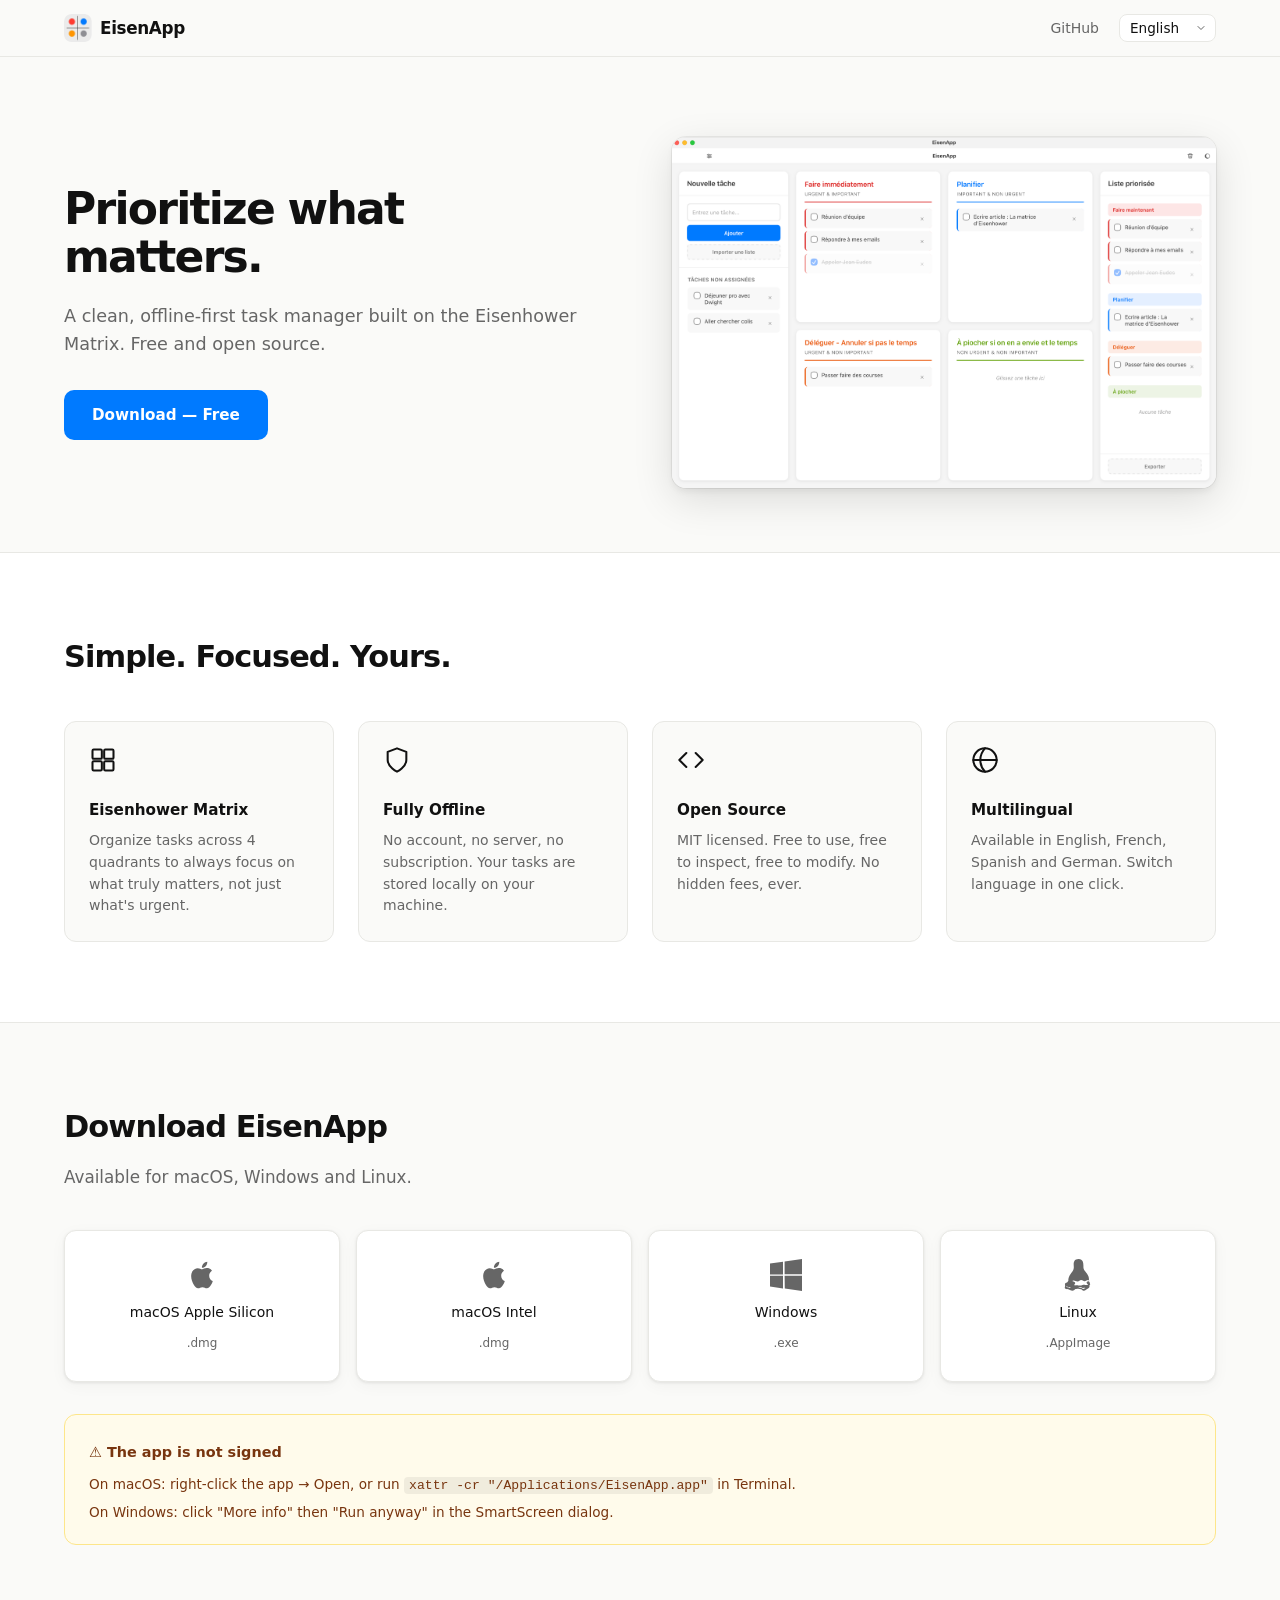
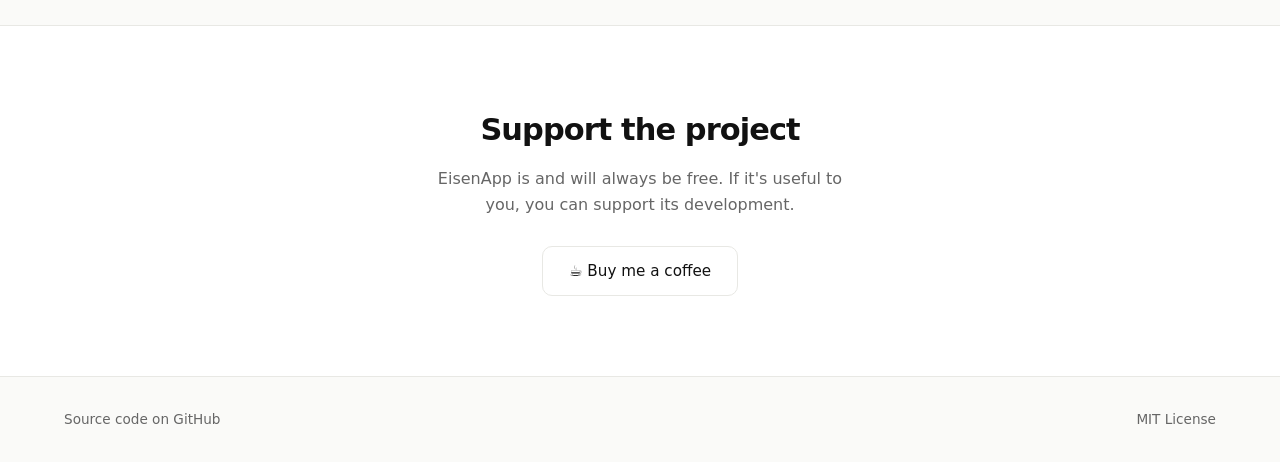
==== commit 5f66c6bc: "Ajout de traductions en espagnol et en allemand, mise à jour de la sélection de langue dans le HTML " ====
--- a/index.html
+++ b/index.html
@@ -19,10 +19,12 @@
       </div>
       <div class="nav-right">
         <a href="https://github.com/victorprouff/eisenapp" class="nav-link" data-i18n="nav.github" target="_blank" rel="noopener">GitHub</a>
-        <div class="lang-switcher">
-          <button class="lang-btn" data-lang="en">EN</button>
-          <button class="lang-btn" data-lang="fr">FR</button>
-        </div>
+        <select class="lang-select" aria-label="Language">
+          <option value="en">English</option>
+          <option value="fr">Français</option>
+          <option value="es">Español</option>
+          <option value="de">Deutsch</option>
+        </select>
       </div>
     </div>
   </nav>
@@ -31,7 +33,7 @@
   <section class="hero">
     <div class="container">
       <div class="hero-text">
-        <img src="icon.png" alt="EisenApp logo" class="hero-logo" />
+        <!-- <img src="icon.png" alt="EisenApp logo" class="hero-logo" /> -->
         <h1 data-i18n="hero.title">Prioritize what matters.</h1>
         <p class="lead" data-i18n="hero.subtitle">A clean, offline-first task manager built on the Eisenhower Matrix. Free and open source.</p>
         <a href="#download" class="btn-primary" data-i18n="hero.cta">Download — Free</a>
@@ -39,7 +41,7 @@
 
       <!-- App preview -->
       <div class="app-mockup">
-        <img src="illustration.png" alt="EisenApp demo" class="app-gif" />
+        <img src="illustration_light.png" alt="EisenApp demo" class="app-gif" />
       </div>
     </div>
   </section>
--- a/styles.css
+++ b/styles.css
@@ -87,33 +87,25 @@
 }
 .nav-link:hover { color: var(--text); }
 
-.lang-switcher {
-  display: flex;
-  align-items: center;
-  gap: 2px;
-  background: var(--border);
+.lang-select {
+  font-family: inherit;
+  font-size: 0.85rem;
+  font-weight: 500;
+  color: var(--text);
+  background: var(--bg-card);
+  border: 1px solid var(--border);
   border-radius: 8px;
-  padding: 3px;
-}
-
-.lang-btn {
-  background: none;
-  border: none;
+  padding: 5px 28px 5px 10px;
   cursor: pointer;
-  font-size: 0.8rem;
-  font-weight: 500;
-  color: var(--text-muted);
-  padding: 3px 9px;
-  border-radius: 6px;
-  transition: all 0.15s;
-  font-family: inherit;
-}
-.lang-btn:hover { color: var(--text); }
-.lang-btn.active {
-  background: var(--bg-card);
-  color: var(--text);
-  box-shadow: 0 1px 3px rgba(0,0,0,0.1);
-}
+  appearance: none;
+  -webkit-appearance: none;
+  background-image: url("data:image/svg+xml,%3Csvg xmlns='http://www.w3.org/2000/svg' width='12' height='12' viewBox='0 0 24 24' fill='none' stroke='%23666' stroke-width='2' stroke-linecap='round' stroke-linejoin='round'%3E%3Cpolyline points='6 9 12 15 18 9'/%3E%3C/svg%3E");
+  background-repeat: no-repeat;
+  background-position: right 8px center;
+  transition: border-color 0.15s;
+}
+.lang-select:hover { border-color: #bbb; }
+.lang-select:focus { outline: none; border-color: var(--accent); }
 
 /* ── Buttons ── */
 .btn-primary {
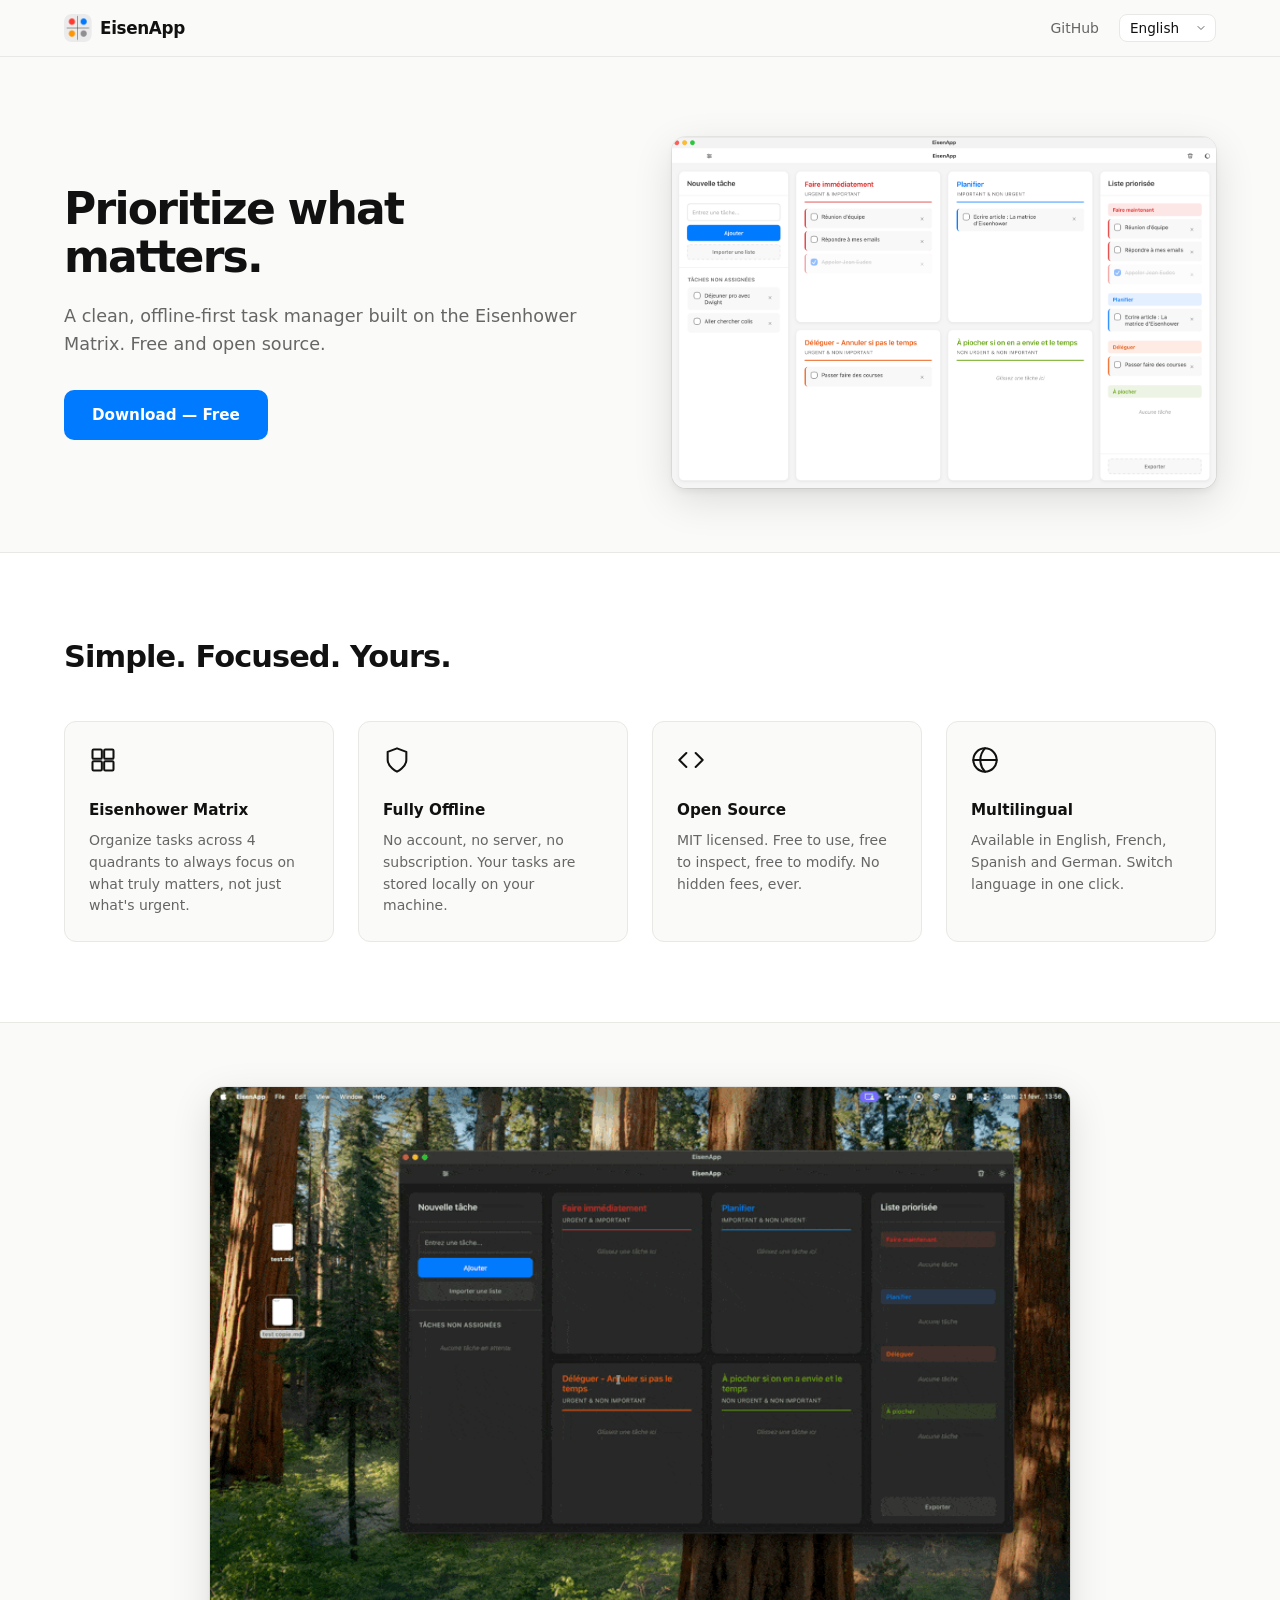
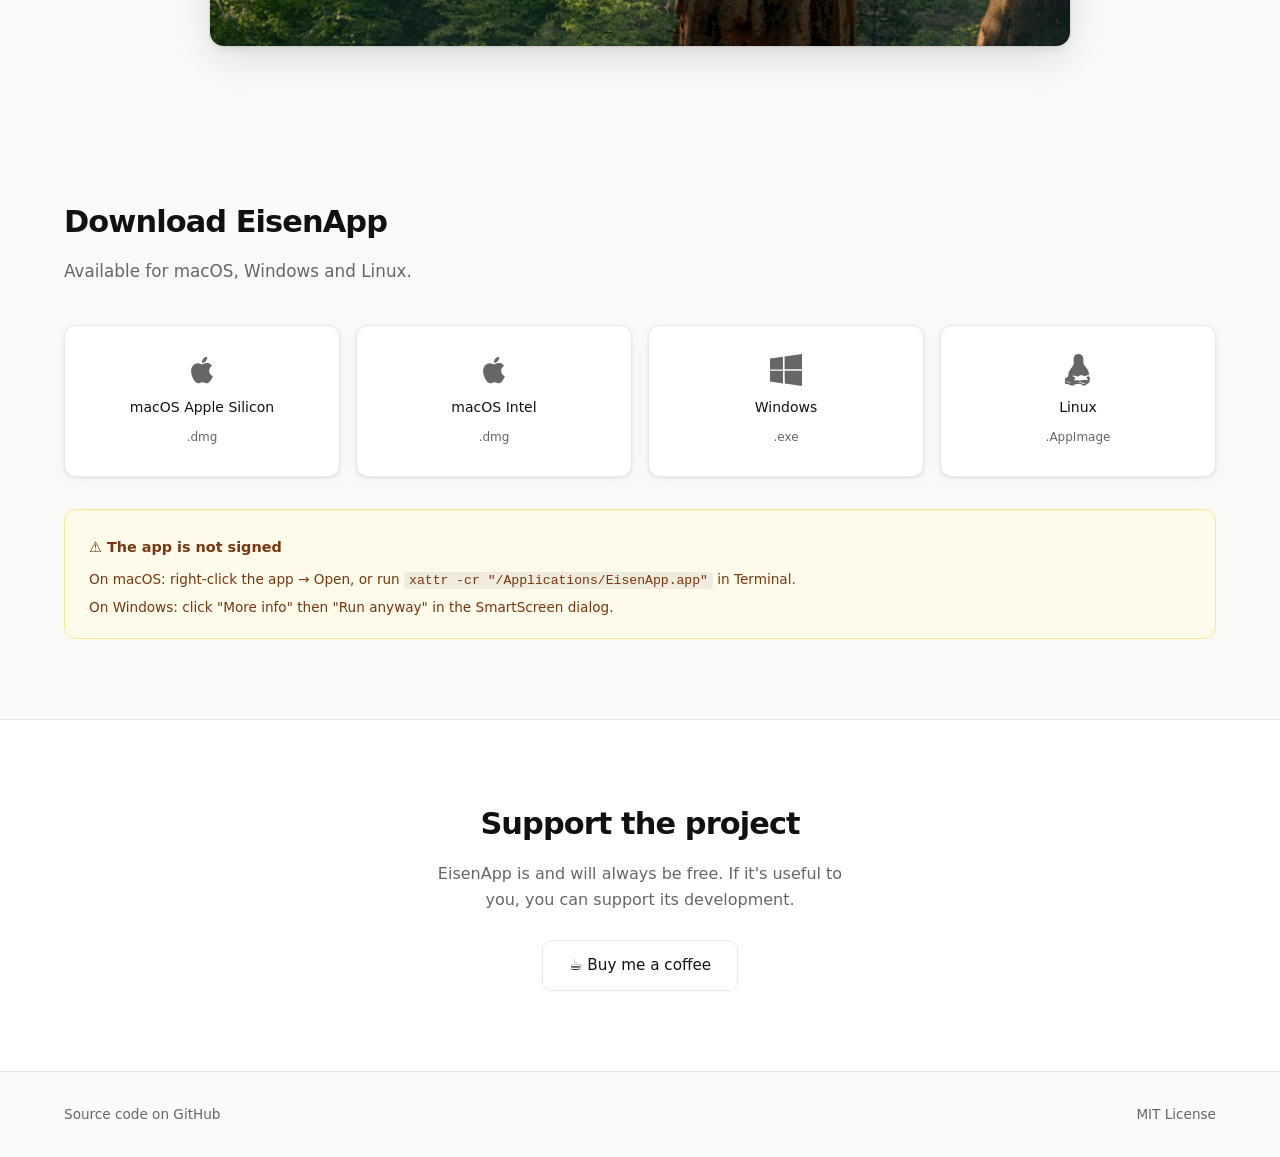
==== commit 9c76d2c3: "Ajout d'une section pour le GIF de démonstration avec styles associés, mise à jour du lien de soutie" ====
--- a/index.html
+++ b/index.html
@@ -38,14 +38,14 @@
         <p class="lead" data-i18n="hero.subtitle">A clean, offline-first task manager built on the Eisenhower Matrix. Free and open source.</p>
         <a href="#download" class="btn-primary" data-i18n="hero.cta">Download — Free</a>
       </div>
-
+      
       <!-- App preview -->
       <div class="app-mockup">
         <img src="illustration_light.png" alt="EisenApp demo" class="app-gif" />
       </div>
     </div>
   </section>
-
+  
   <!-- Features -->
   <section class="features">
     <div class="container">
@@ -91,7 +91,14 @@
       </div>
     </div>
   </section>
-
+  
+  <!-- Demo GIF -->
+  <section class="demo">
+    <div class="container">
+      <img src="presentation.gif" alt="EisenApp demo" class="demo-gif" />
+    </div>
+  </section>
+  
   <!-- Download -->
   <section class="download" id="download">
     <div class="container">
@@ -151,7 +158,7 @@
       <h2 data-i18n="support.title">Support the project</h2>
       <p data-i18n="support.desc">EisenApp is and will always be free. If it's useful to you, you can support its development.</p>
       <!-- Replace # with your Ko-fi or Buy Me a Coffee link -->
-      <a href="#" class="btn-secondary">☕ <span data-i18n="support.btn">Buy me a coffee</span></a>
+      <a href="https://ko-fi.com/I2I71UO9CQ" class="btn-secondary">☕ <span data-i18n="support.btn">Buy me a coffee</span></a>
     </div>
   </section>
 
--- a/styles.css
+++ b/styles.css
@@ -180,6 +180,19 @@
   box-shadow: 0 4px 6px rgba(0,0,0,0.05), 0 12px 40px rgba(0,0,0,0.12), 0 0 0 1px rgba(0,0,0,0.06);
 }
 
+/* ── Demo GIF ── */
+.demo {
+  padding: 64px 0;
+  text-align: center;
+}
+
+.demo-gif {
+  width: 100%;
+  max-width: 860px;
+  border-radius: 14px;
+  box-shadow: 0 4px 6px rgba(0,0,0,0.05), 0 12px 40px rgba(0,0,0,0.12), 0 0 0 1px rgba(0,0,0,0.06);
+}
+
 /* ── Features ── */
 .features {
   padding: 80px 0;
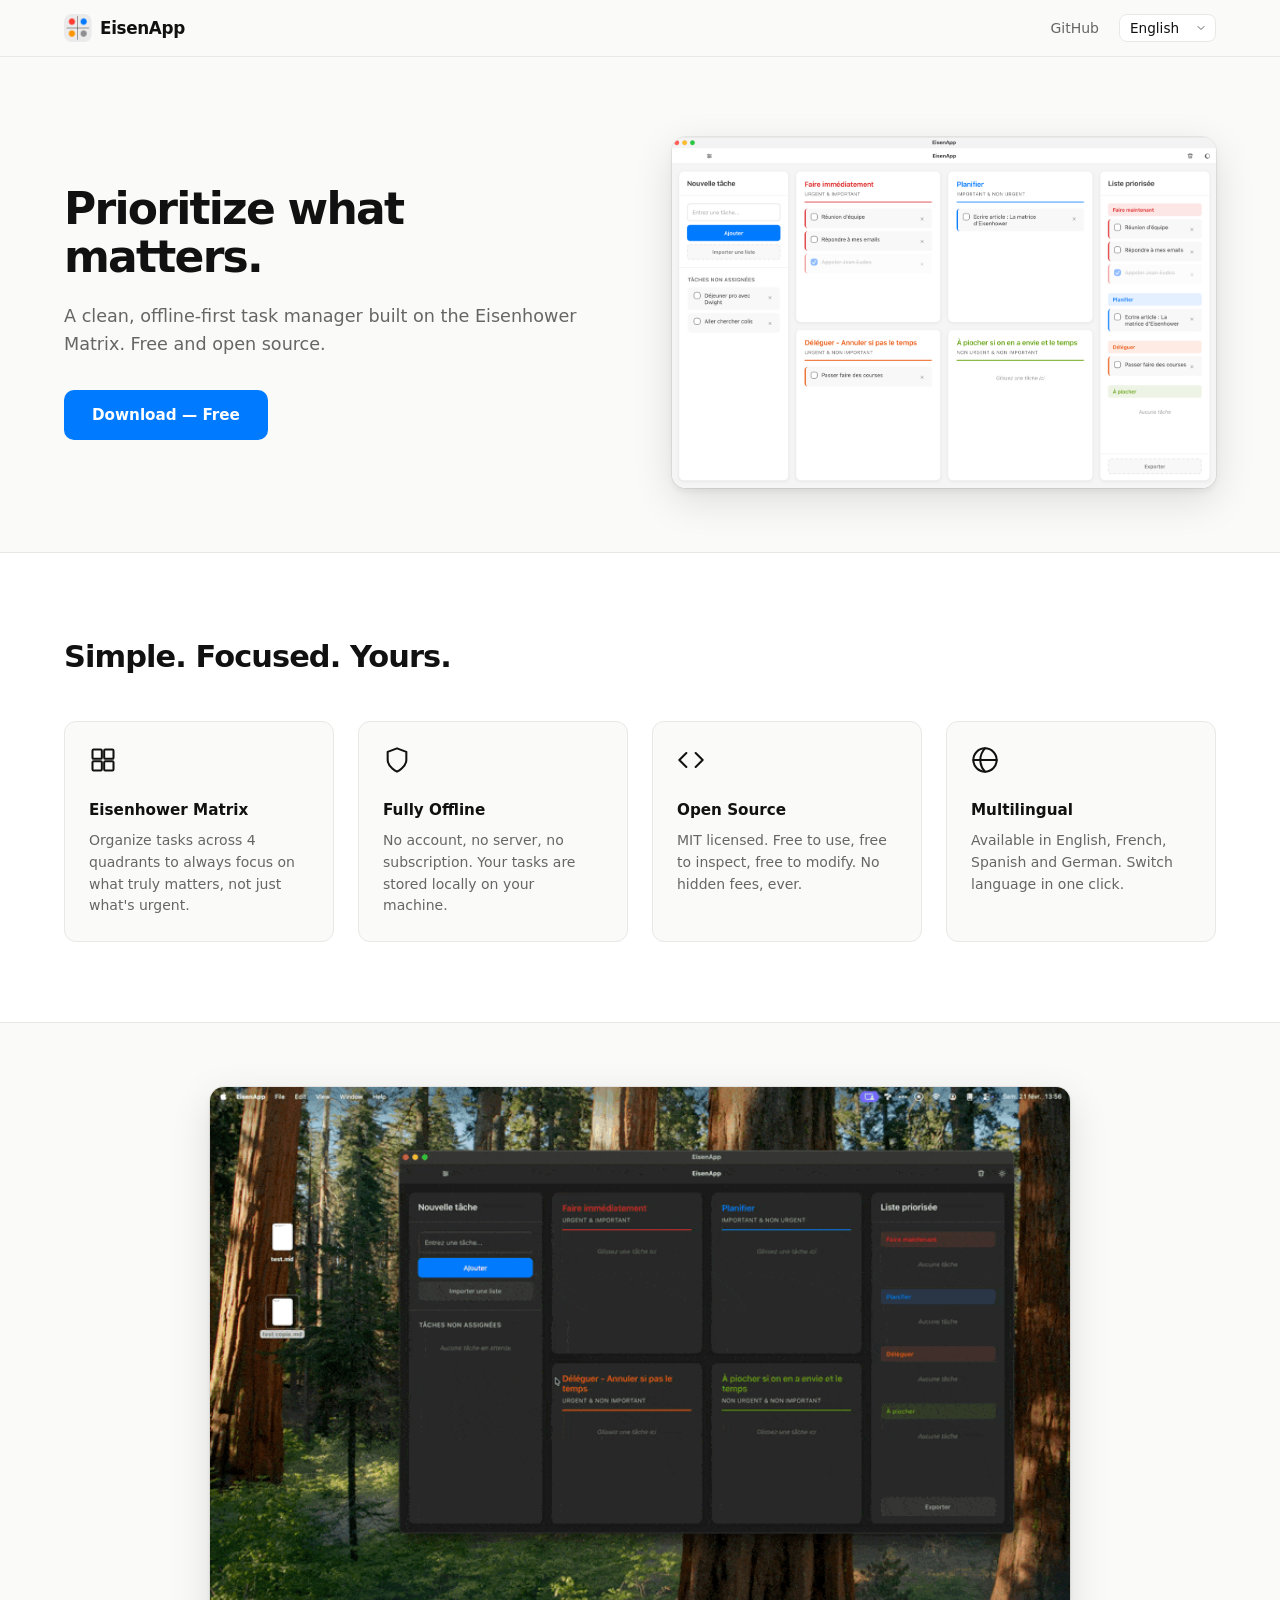
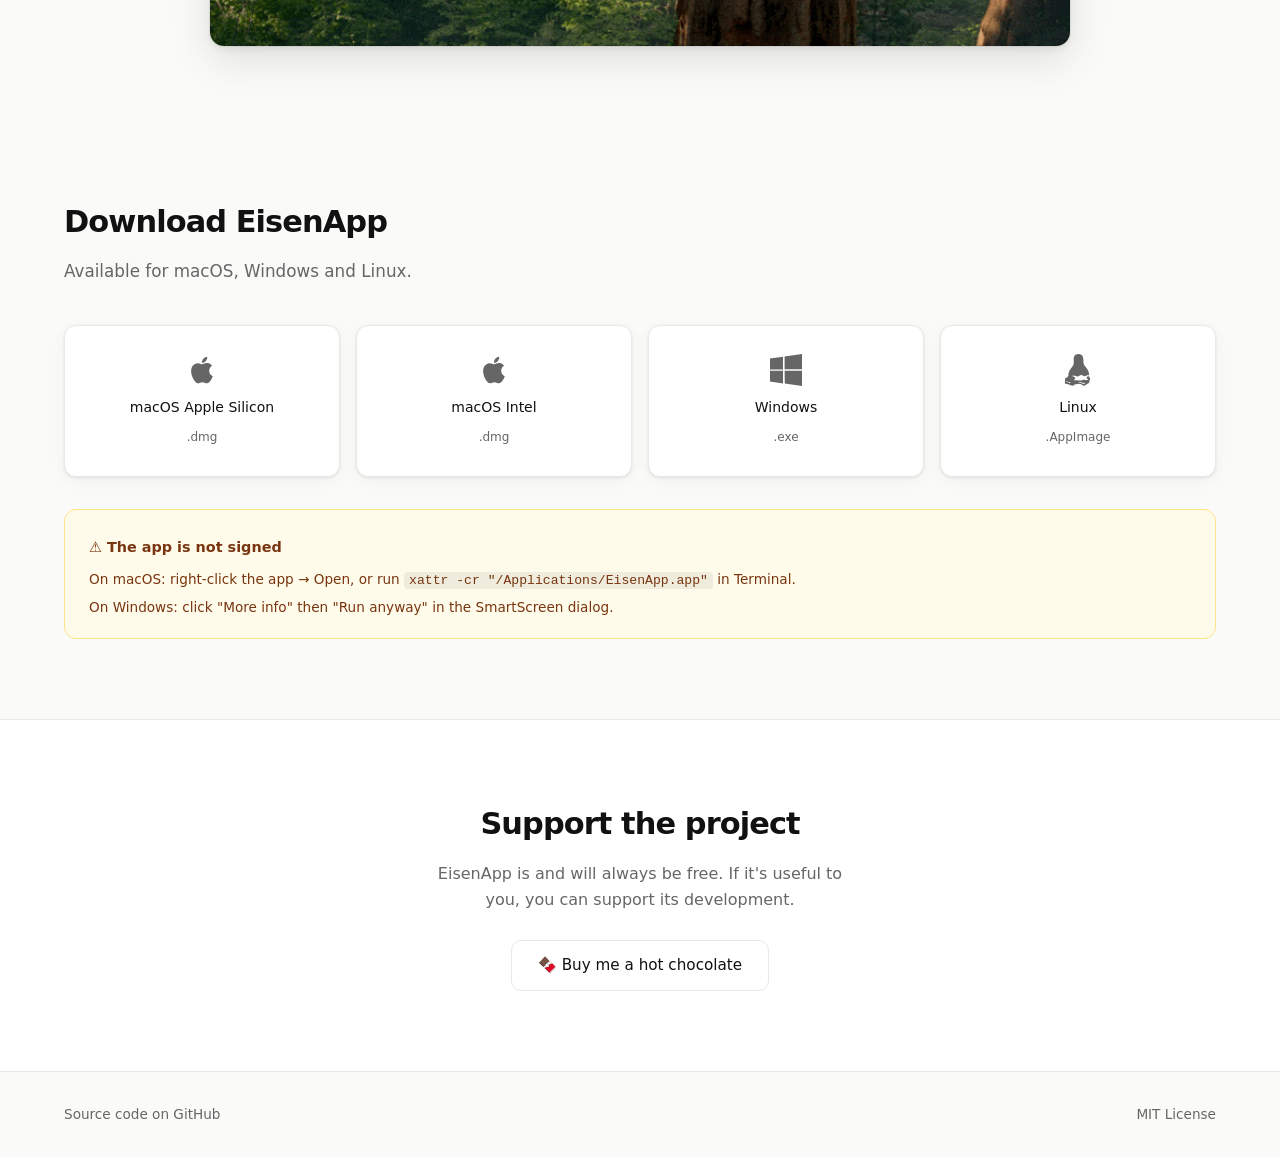
==== commit e28130c3: "Ajout d'une modal de téléchargement avec des traductions et mise à jour des boutons de soutien." ====
--- a/index.html
+++ b/index.html
@@ -158,7 +158,7 @@
       <h2 data-i18n="support.title">Support the project</h2>
       <p data-i18n="support.desc">EisenApp is and will always be free. If it's useful to you, you can support its development.</p>
       <!-- Replace # with your Ko-fi or Buy Me a Coffee link -->
-      <a href="https://ko-fi.com/I2I71UO9CQ" class="btn-secondary">☕ <span data-i18n="support.btn">Buy me a coffee</span></a>
+      <a href="https://ko-fi.com/I2I71UO9CQ" class="btn-secondary"><span data-i18n="support.btn">Buy me a coffee</span></a>
     </div>
   </section>
 
@@ -170,6 +170,20 @@
     </div>
   </footer>
 
+  <!-- Download Modal -->
+  <div id="download-modal" class="modal-overlay" aria-hidden="true">
+    <div class="modal">
+      <button class="modal-close" id="modal-close" aria-label="Close">&times;</button>
+      <div class="modal-icon">☕</div>
+      <h2 class="modal-title" data-i18n="modal.title">Enjoying EisenApp?</h2>
+      <p class="modal-desc" data-i18n="modal.desc">EisenApp is free and always will be. If it saves you time, a small coffee goes a long way!</p>
+      <div class="modal-actions">
+        <a href="https://ko-fi.com/I2I71UO9CQ" class="btn-primary modal-support" target="_blank" rel="noopener" data-i18n="modal.support">☕ Support the project</a>
+        <button class="modal-skip" id="modal-download" data-i18n="modal.skip">Just download</button>
+      </div>
+    </div>
+  </div>
+
   <script src="i18n.js"></script>
 </body>
 </html>
--- a/styles.css
+++ b/styles.css
@@ -364,6 +364,98 @@
 }
 footer a:hover { color: var(--accent); }
 
+/* ── Modal ── */
+.modal-overlay {
+  position: fixed;
+  inset: 0;
+  background: rgba(0,0,0,0.45);
+  backdrop-filter: blur(4px);
+  -webkit-backdrop-filter: blur(4px);
+  display: flex;
+  align-items: center;
+  justify-content: center;
+  z-index: 1000;
+  opacity: 0;
+  pointer-events: none;
+  transition: opacity 0.2s;
+}
+
+.modal-overlay.is-open {
+  opacity: 1;
+  pointer-events: auto;
+}
+
+.modal {
+  background: var(--bg-card);
+  border-radius: 20px;
+  padding: 48px 40px 40px;
+  max-width: 440px;
+  width: calc(100% - 48px);
+  text-align: center;
+  position: relative;
+  box-shadow: 0 20px 60px rgba(0,0,0,0.2);
+  transform: translateY(12px);
+  transition: transform 0.2s;
+}
+
+.modal-overlay.is-open .modal {
+  transform: translateY(0);
+}
+
+.modal-close {
+  position: absolute;
+  top: 16px;
+  right: 16px;
+  background: none;
+  border: none;
+  font-size: 1.4rem;
+  color: var(--text-muted);
+  cursor: pointer;
+  line-height: 1;
+  padding: 4px 8px;
+  border-radius: 6px;
+  transition: background 0.15s, color 0.15s;
+}
+.modal-close:hover { background: var(--border); color: var(--text); }
+
+.modal-icon { font-size: 2.5rem; margin-bottom: 16px; }
+
+.modal-title {
+  font-size: 1.4rem;
+  font-weight: 700;
+  letter-spacing: -0.03em;
+  margin-bottom: 12px;
+}
+
+.modal-desc {
+  font-size: 0.95rem;
+  color: var(--text-muted);
+  line-height: 1.6;
+  margin-bottom: 28px;
+}
+
+.modal-actions {
+  display: flex;
+  flex-direction: column;
+  align-items: center;
+  gap: 12px;
+}
+
+.modal-support { width: 100%; text-align: center; }
+
+.modal-skip {
+  background: none;
+  border: none;
+  font-size: 0.875rem;
+  color: var(--text-muted);
+  cursor: pointer;
+  text-decoration: underline;
+  text-underline-offset: 3px;
+  font-family: inherit;
+  transition: color 0.15s;
+}
+.modal-skip:hover { color: var(--text); }
+
 /* ── Responsive ── */
 @media (max-width: 768px) {
   .hero { padding: 48px 0 40px; }
